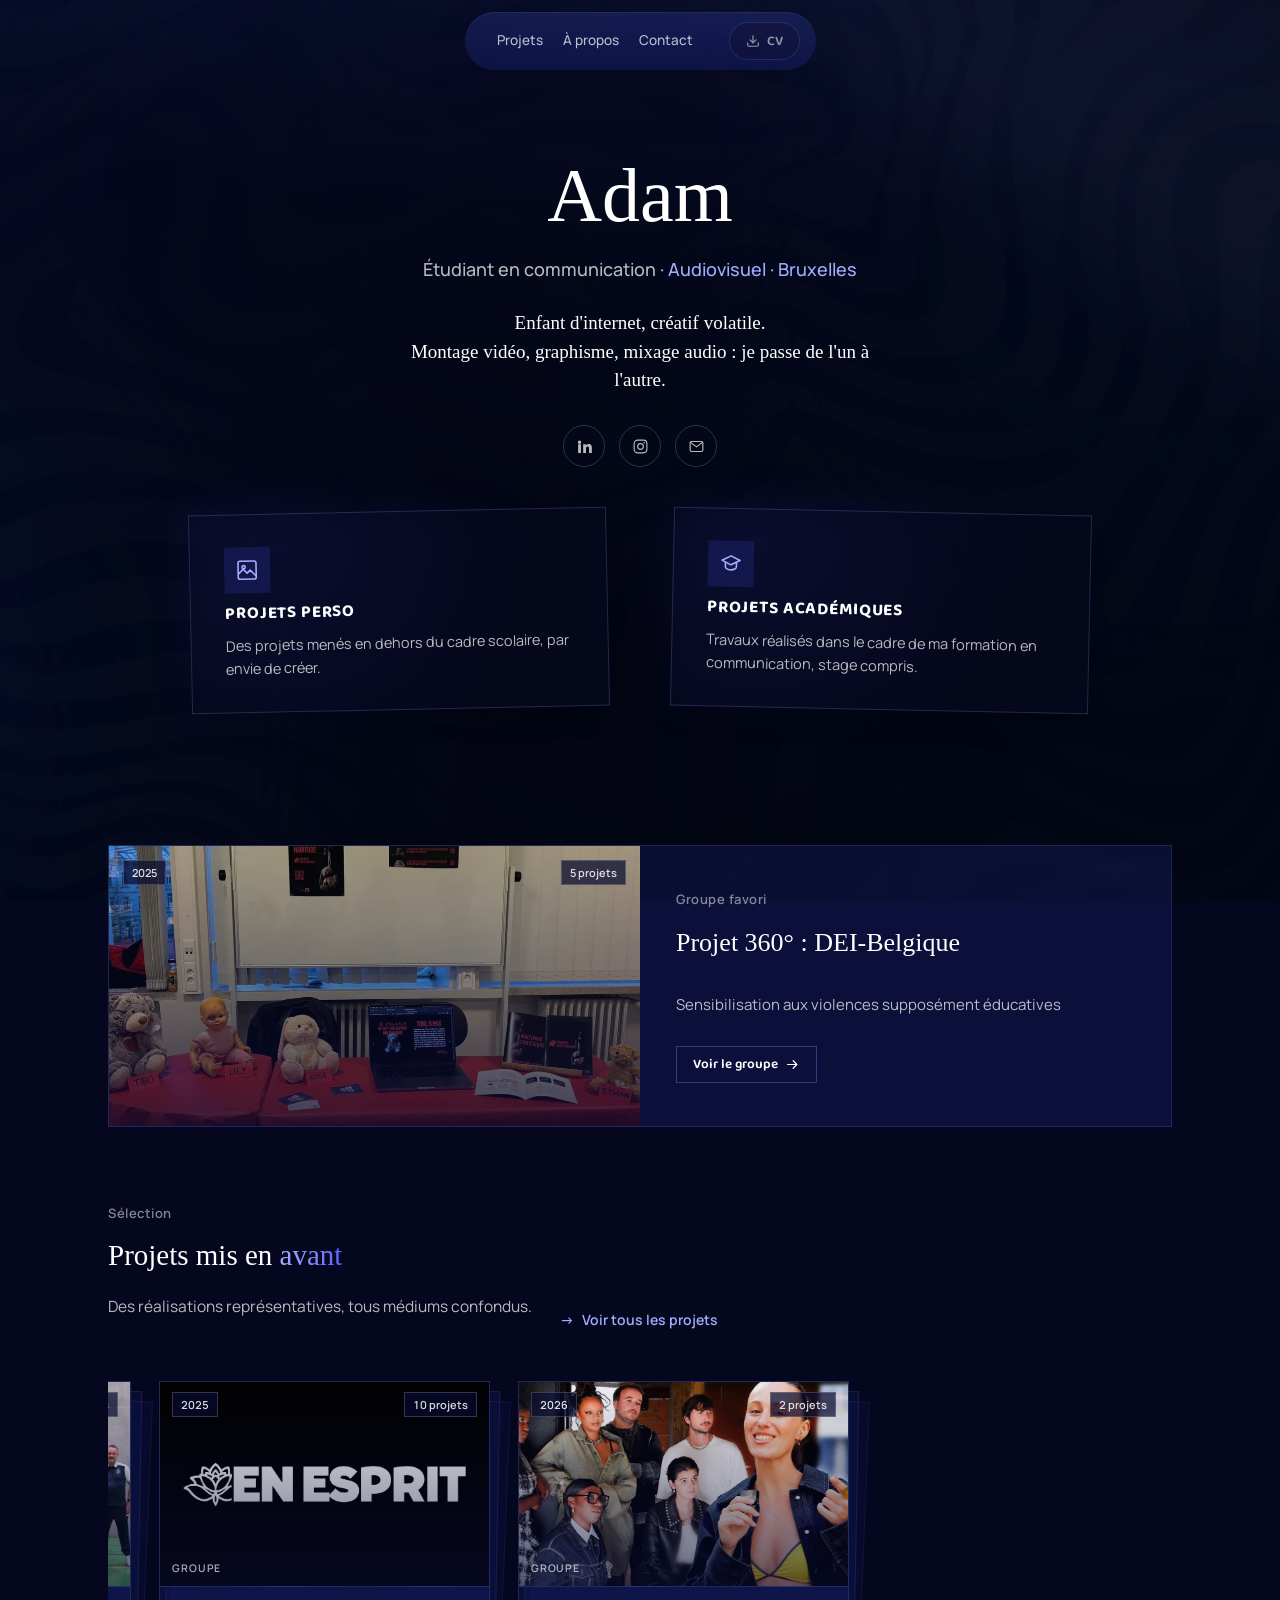
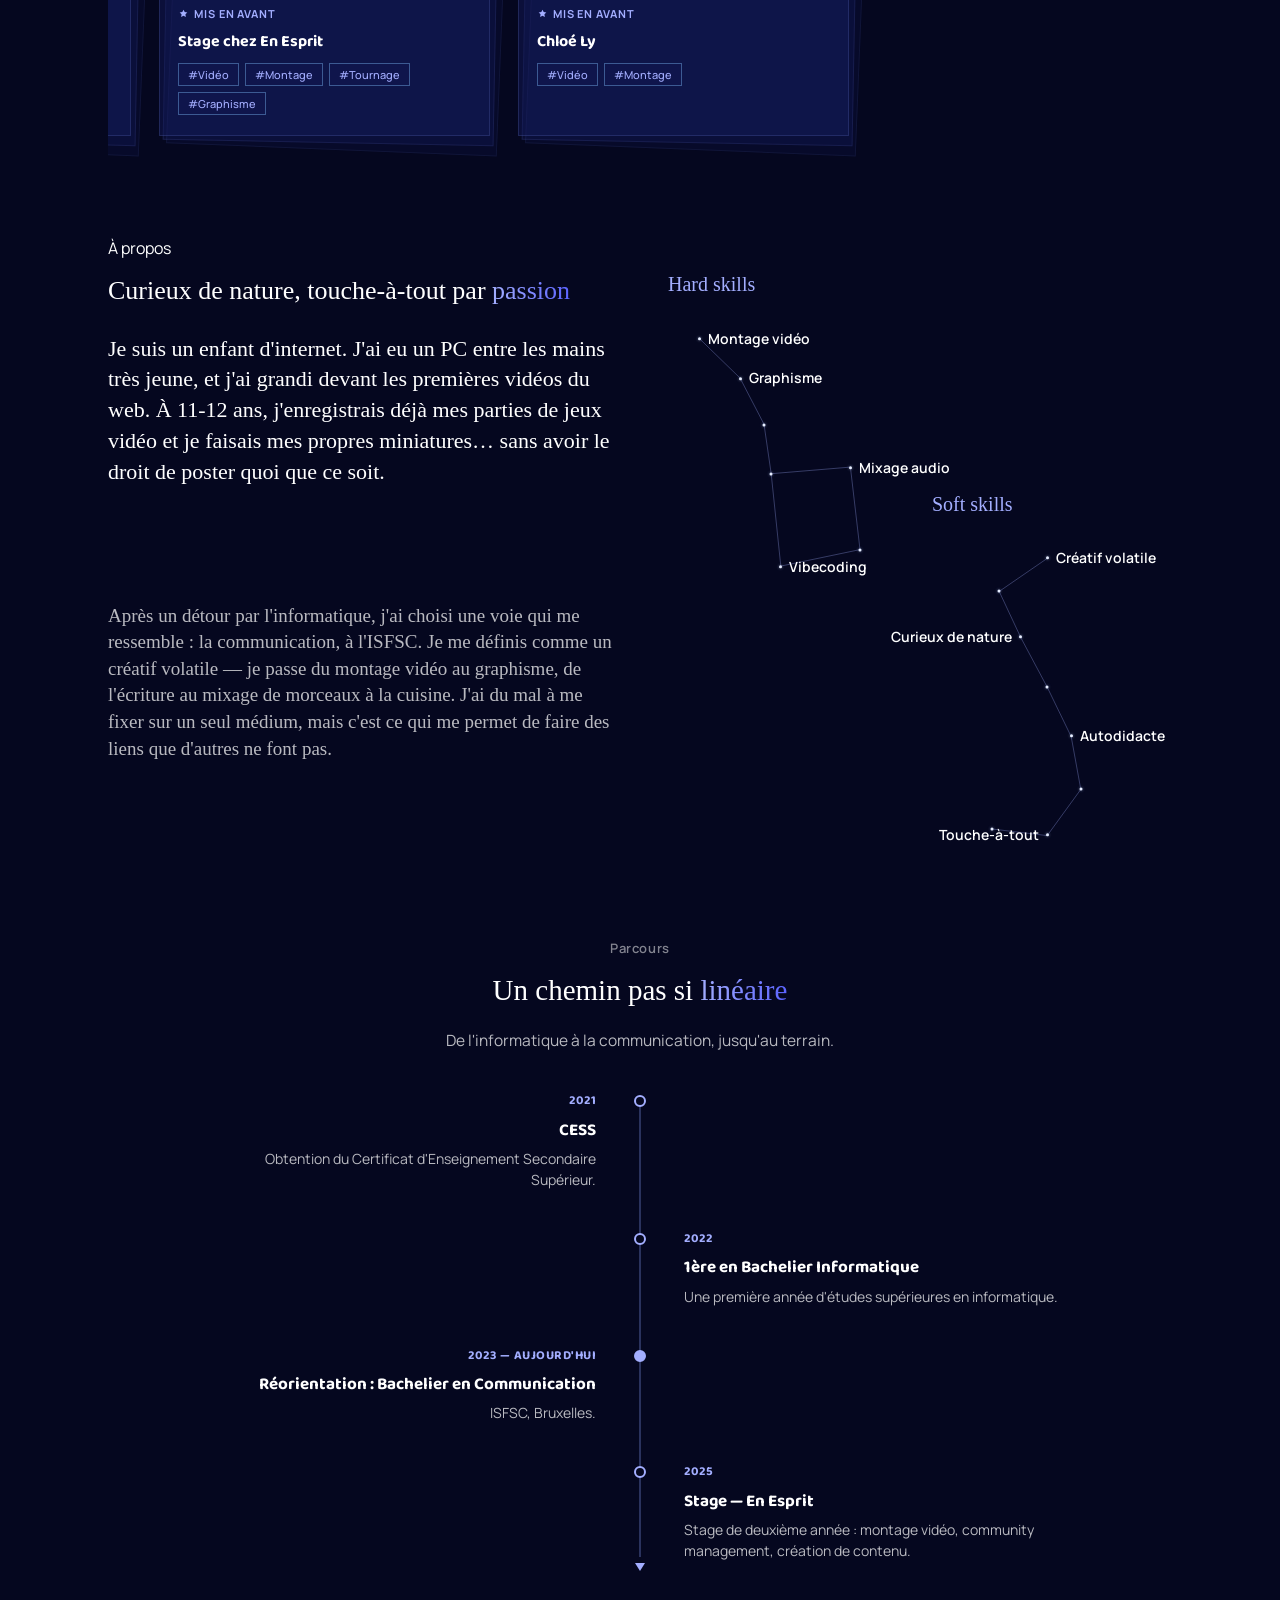
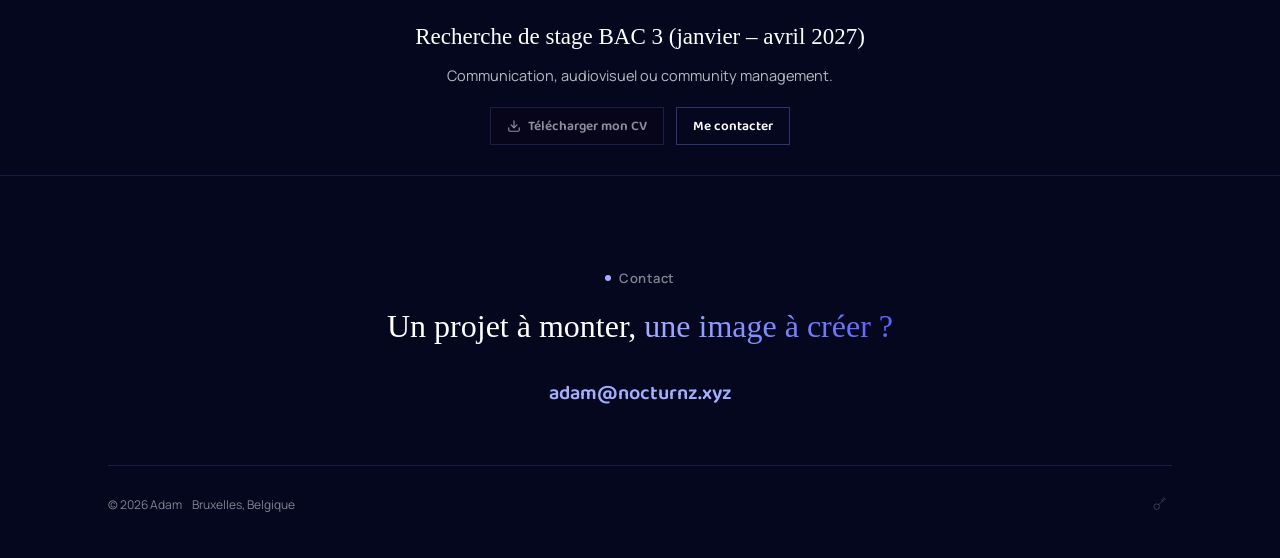
==== index.html @ 9059d959 "Réduire le badge NEW à sa largeur" ====
<html lang="fr">
<meta charset="UTF-8">
<meta name="viewport" content="width=device-width, initial-scale=1.0">
<title>Adam — Communication &amp; audiovisuel · Bruxelles</title>
<meta property="og:type" content="website">
<meta property="og:site_name" content="Adam">
<meta property="og:title" content="Adam — Communication &amp; audiovisuel · Bruxelles">
<meta property="og:description" content="Adam, étudiant en communication (audiovisuel) à Bruxelles : montage vidéo, graphisme, audio. Projets, parcours et contact.">
<meta property="og:image" content="https://adam.nocturnz.xyz/og.png?v=2">
<meta property="og:locale" content="fr_BE">
<meta name="twitter:card" content="summary_large_image">
<link rel="icon" type="image/svg+xml" href="favicon.svg">
<link rel="alternate icon" href="favicon.ico">
<meta name="description" content="Adam, étudiant en communication (audiovisuel) à Bruxelles : montage vidéo, graphisme, audio. Projets, parcours et contact.">
<link rel="preconnect" href="https://fonts.googleapis.com">
<link rel="preconnect" href="https://fonts.gstatic.com" crossorigin>
<link href="https://fonts.googleapis.com/css2?family=Schoolbell&family=Homemade+Apple&family=Baloo+2:wght@600;700;800&family=Manrope:wght@400;500;600;700;800&display=swap" rel="stylesheet">
<link rel="stylesheet" href="style.css?v=76">
<link rel="stylesheet" href="../ciel.css">

<div class="topo-bg"></div>
<div class="starfield" aria-hidden="true"><span></span></div>

<header class="site-nav">
  <nav class="links">
    <a href="#projets">Projets</a>
    <a href="#apropos">À propos</a>
    <a href="#contact">Contact</a>
  </nav>
  <button class="pill-btn cv-disabled" type="button" disabled aria-label="CV temporairement indisponible">
    <svg width="14" height="14" viewBox="0 0 24 24" fill="none" stroke="currentColor" stroke-width="2" stroke-linecap="round" stroke-linejoin="round"><path d="M12 15V3"/><path d="M21 15v4a2 2 0 0 1-2 2H5a2 2 0 0 1-2-2v-4"/><path d="m7 10 5 5 5-5"/></svg>
    CV
  </button>
</header>

<main id="top">

  <!-- ACCUEIL : titre + bio -->
  <section class="hero">
    <div class="wrap">
      <h1 id="js-owner">Adam</h1>
      <p class="role"><span id="js-role-main">Étudiant en communication</span> <span id="js-role-accent" class="role-accent">· Audiovisuel · Bruxelles</span></p>
      <p class="bio scramble" id="js-bio">
        Enfant d'internet, créatif volatile.<br>
        Montage vidéo 🎬, graphisme, mixage audio 🎧 : je passe de l'un à l'autre.
      </p>
      <!-- Les icônes de réseaux sociaux (email compris) sont injectées ici
           par script.js (applySocialLinks), à partir de site.socialLinks
           dans data.json — gérable depuis /admin.html. -->
      <div class="social-row"></div>

      <!-- BOUTONS : ouvrent les sous-pages de projets (perso / académique) -->
      <div class="nav-cards nav-cards-2" id="projets">
        <a class="nav-card" href="projets.html?cat=perso" data-section-card="perso">
          <span class="nc-icon"><svg viewBox="0 0 24 24" fill="none" xmlns="http://www.w3.org/2000/svg"><rect x="3" y="3" width="18" height="18" rx="2" stroke="currentColor" stroke-width="1.6"/><circle cx="8.5" cy="9" r="1.6" stroke="currentColor" stroke-width="1.6"/><path d="M3 16l5-5 4 4 3-3 6 6" stroke="currentColor" stroke-width="1.6" stroke-linejoin="round"/></svg></span>
          <span class="nc-title">Projets perso</span>
          <span class="nc-sub">Graphisme, vidéo, audio, événementiel</span>
        </a>
        <a class="nav-card" href="projets.html?cat=academique" data-section-card="academique">
          <span class="nc-icon"><svg viewBox="0 0 24 24" fill="none" xmlns="http://www.w3.org/2000/svg"><path d="M12 4l9 4.5-9 4.5-9-4.5 9-4.5z" stroke="currentColor" stroke-width="1.6" stroke-linejoin="round"/><path d="M6.5 10.6v4.4c0 1.5 2.5 3 5.5 3s5.5-1.5 5.5-3v-4.4" stroke="currentColor" stroke-width="1.6"/></svg></span>
          <span class="nc-title">Projets académiques</span>
          <span class="nc-sub">Dont le stage chez En Esprit</span>
        </a>
      </div>
    </div>
  </section>

  <!-- PROJET FAVORI (rempli depuis data.json — voir /admin.html pour le changer) -->
  <section class="projects-section" style="border-top:none;">
    <div class="wrap">
      <a class="favori-card" id="js-favori" href="projet.html"></a>
    </div>
  </section>

  <!-- PROJETS MIS EN AVANT -->
  <section class="projects-section" id="mis-en-avant">
    <div class="wrap">
      <div class="featured-heading">
        <div class="section-head">
          <span class="kicker" id="js-featured-kicker">Sélection</span>
          <h2 id="js-featured-title">Projets mis en <span class="grad-text">avant</span></h2>
          <p id="js-featured-sub">Des réalisations représentatives, tous médiums confondus.</p>
        </div>
        <a class="featured-all-link" href="projets.html"><span aria-hidden="true">→</span> Voir tous les projets</a>
      </div>
      <div class="grid" data-group="featured"></div>
    </div>
  </section>

  <!-- A PROPOS -->
  <section class="projects-section" id="apropos">
    <div class="wrap about-grid">
      <div>
        <span class="kicker" id="js-about-kicker" style="display:block;margin-bottom:10px;">À propos</span>
        <h2 id="js-about-title" style="font-size:clamp(20px,2.6vw,26px); margin-bottom:20px;">Curieux de nature, <span class="grad-text">touche-à-tout par passion</span></h2>
        <p class="about-lede scramble" data-about-index="0">
          Depuis petit, la création de contenu et l'envie de raconter des choses en ligne m'occupent —
          d'abord en autodidacte, aujourd'hui avec la rigueur d'une formation en communication.
        </p>
        <p class="about-lede scramble" data-about-index="1">
          Je navigue entre le graphisme, le montage vidéo, le mixage audio et la gestion de communautés :
          des disciplines différentes, mais un même réflexe — comprendre à qui l'on parle avant de choisir
          comment le lui dire.
        </p>
      </div>
      <div id="js-skills">
        <!-- rempli depuis site.skills (data.json) par script.js -->
        <div class="skill-block">
          <h4>Cœur de métier</h4>
          <div class="skill-card">
            <div class="name">Création de contenu</div>
            <div class="detail">Affiches, miniatures, formats courts, pochettes — de l'idée au fichier livré.</div>
          </div>
        </div>
        <div class="skill-block">
          <h4>Également</h4>
          <div class="skill-card">
            <div class="name">Graphisme</div>
            <div class="detail">Logos, cartes de visite, affiches — Photoshop / Illustrator.</div>
          </div>
          <div class="skill-card">
            <div class="name">Montage vidéo</div>
            <div class="detail">Formats YouTube, reels/TikTok, reportages — Premiere Pro.</div>
          </div>
          <div class="skill-card">
            <div class="name">Audio</div>
            <div class="detail">Écriture, enregistrement, mixage chant/rap, podcast.</div>
          </div>
        </div>
      </div>
    </div>
  </section>

  <!-- PARCOURS -->
  <section class="projects-section" id="parcours">
    <div class="wrap">
      <div class="section-head">
        <span class="kicker" id="js-parcours-kicker">Parcours</span>
        <h2 id="js-parcours-title">Un chemin <span class="grad-text">pas si linéaire</span></h2>
        <p id="js-parcours-sub">De l'informatique à la communication, jusqu'au terrain.</p>
      </div>
      <div class="timeline" id="js-timeline"></div>

      <div class="stage-cta" id="js-stage-cta">
        <h3 id="js-stage-cta-title">Stage de 3e recherché (2026 – 2027)</h3>
        <p id="js-stage-cta-text">Communication, création de contenu ou community management — CV et portfolio sur demande.</p>
        <div class="stage-cta-actions">
          <button class="pill-btn cv-disabled" type="button" disabled aria-label="CV temporairement indisponible">
            <svg width="14" height="14" viewBox="0 0 24 24" fill="none" stroke="currentColor" stroke-width="2" stroke-linecap="round" stroke-linejoin="round"><path d="M12 15V3"/><path d="M21 15v4a2 2 0 0 1-2 2H5a2 2 0 0 1-2-2v-4"/><path d="m7 10 5 5 5-5"/></svg>
            Télécharger mon CV
          </button>
          <a class="pill-btn" href="#contact">Me contacter</a>
        </div>
      </div>
    </div>
  </section>

</main>

<footer id="contact">
  <div class="wrap">
    <div class="contact-band">
      <span class="eyebrow" style="justify-content:center; display:flex;">Contact</span>
      <h2>Un projet à monter, <span class="grad-text">une image à créer ?</span></h2>
      <a class="contact-email js-contact-email-link" href="mailto:PLACEHOLDER@email.com">PLACEHOLDER@email.com</a>
    </div>
    <div class="foot-meta">
      <div class="foot-left">
        <span>© <span id="year"></span> Adam</span>
        <span>Bruxelles, Belgique</span>
      </div>
      <a href="admin.html" class="admin-link" aria-label="Panneau d'édition" title="Panneau d'édition">
        <svg width="15" height="15" viewBox="0 0 24 24" fill="none" xmlns="http://www.w3.org/2000/svg"><circle cx="7.5" cy="15.5" r="4.5" stroke="currentColor" stroke-width="1.6"/><path d="M11 12l9-9M15 4l3 3M18 1l3 3" stroke="currentColor" stroke-width="1.6" stroke-linecap="round" stroke-linejoin="round"/></svg>
      </a>
    </div>
  </div>
</footer>

<script src="script.js?v=58"></script>
---- style.css ----
:root{
  color-scheme: dark;
  --bg: #05071f;
  --bg-soft: #080d37;
  --card-bg: rgba(22,28,92,0.45);
  --card-border: rgba(140,160,255,0.16);
  --text: #ffffff;
  --text-dim: rgba(255,255,255,0.72);
  --text-faint: rgba(255,255,255,0.5);
  --accent: #4650ff;
  --accent-strong: #5b63ff;
  --accent-sky: #a3aeff;
  /* le favori, unique, se distingue du bleu des « mis en avant » */
  --accent-favori: #ffb27f;
  --accent-border: rgba(120,140,255,0.35);
  --accent-soft: rgba(70,80,255,0.16);
  --line: rgba(140,160,255,0.14);
  --line-strong: rgba(140,160,255,0.28);
  --radius-lg: 0px;
  --radius-md: 0px;
  --maxw: 1120px;
  --font: "Manrope", ui-sans-serif, system-ui, -apple-system, sans-serif;
  --font-title: "Schoolbell", cursive;
  --font-script: "Homemade Apple", cursive;
  --font-display: "Baloo 2", ui-sans-serif, system-ui, sans-serif;
}

*,*::before,*::after{ box-sizing: border-box; }
/* Lecture publique : les textes ne se sélectionnent pas ; saisie et édition restent normales. */
html:not(.edit-mode) body{ -webkit-user-select:none; user-select:none; }
html input, html textarea, html select, html [contenteditable]{ -webkit-user-select:text; user-select:text; }
html{ scroll-behavior: smooth; scroll-padding-top: 96px; }
@media (prefers-reduced-motion: reduce){
  html{ scroll-behavior: auto; }
  *,*::before,*::after{ animation-duration: 0.001ms !important; animation-iteration-count: 1 !important; transition-duration: 0.001ms !important; scroll-behavior: auto !important; }
}

body{
  margin:0;
  background: var(--bg);
  color: var(--text);
  font-family: var(--font);
  font-size: 16px;
  line-height: 1.55;
  -webkit-font-smoothing: antialiased;
}

img,svg{ display:block; max-width:100%; }
a{ color: inherit; text-decoration:none; }
::selection{ background: var(--accent); color: #fff; }
/* Empêche le zoom par double-tape tout en gardant le zoom par pincement. */
html, body{ touch-action:manipulation; }

.wrap{ max-width: var(--maxw); margin: 0 auto; padding: 0 28px; position:relative; z-index:1; }

h1,h2,h3{ font-family: var(--font-title); font-weight: 400; letter-spacing:0; margin:0; text-wrap: balance; color: var(--text); }

.grad-text{
  background: linear-gradient(to right, var(--accent-sky) 0%, var(--accent-strong) 100%);
  -webkit-background-clip: text; background-clip: text; color: transparent;
}

.eyebrow{
  font-size: 13px; font-weight:600; letter-spacing: 0.04em;
  color: var(--text-faint);
  display: inline-flex; align-items: center; gap: 8px;
  margin-bottom: 14px;
}
.eyebrow::before{
  content: ""; width: 6px; height: 6px; border-radius: 50%;
  background: var(--accent-sky); flex:none;
  animation: eyebrow-blink 2.2s ease-in-out infinite;
}
@keyframes eyebrow-blink{
  0%, 100%{
    box-shadow:
      0 0 4px 1px rgba(180,225,255,0.9),
      0 0 10px 4px rgba(127,196,255,0.7),
      0 0 22px 8px rgba(127,196,255,0.4);
    opacity: 1;
  }
  50%{
    box-shadow:
      0 0 2px 0px rgba(180,225,255,0.4),
      0 0 5px 1px rgba(127,196,255,0.25),
      0 0 10px 3px rgba(127,196,255,0.12);
    opacity: 0.65;
  }
}

/* ---------- Scramble-to-decrypt hover (Schoolbell handwriting -> readable) ---------- */
/* the element itself always keeps its natural cursive font — only the
   characters that have actually resolved to "readable" get an explicit
   override, so the wave genuinely reads as part-cursive/part-clear while
   it's mid-flight instead of the whole line snapping font at once. */
.scramble{ cursor: default; }
.scramble .plain-readable{
  font-family: var(--font) !important;
  font-weight: 500;
  letter-spacing: 0.01em;
}
.scramble .dud{
  color: var(--accent-sky);
  font-family: ui-monospace, "SF Mono", "Cascadia Code", Menlo, monospace;
  text-shadow: 0 0 8px rgba(127,196,255,0.5);
}

/* Le fond est piloté par des variables plutôt qu'écrit en dur : chaque
   portfolio choisit ses couleurs et sa texture depuis ses données, sans qu'on
   touche à cette feuille. Les valeurs ci-dessous restent les valeurs par
   défaut — un thème absent ou incomplet n'efface donc rien. */
.topo-bg{
  position: fixed; inset:0; z-index:0; pointer-events:none;
  background-image:
    radial-gradient(ellipse 100% 60% at 50% -10%, var(--halo, rgba(90,100,255,0.16)), rgba(0,0,0,0) 60%),
    linear-gradient(160deg, var(--bg-soft) 0%, var(--bg) 50%, var(--bg-deep, #030514) 100%);
  background-repeat: no-repeat;
  background-size: cover;
}
/* the topographic texture rides on top of the gradient at low opacity, so the
   gradient still does the colour work underneath */
.topo-bg::after{
  content: ""; position: absolute; inset: 0;
  background: var(--bg-image, url('images/bg-hor.webp')) center/cover no-repeat;
  opacity: var(--bg-image-opacity, 0.55);
}
/* portrait screens get the vertical artwork so it isn't stretched */
@media (max-aspect-ratio: 1/1){
  .topo-bg::after{ background-image: var(--bg-image-vertical, url('images/bg-vert.webp')); }
}

/* ---------- Nav (floating glass pill, blue-tinted) ---------- */
.site-nav{
  position: sticky; top: 12px; z-index: 50;
  width: fit-content; max-width: calc(100vw - 32px);
  margin: 0 auto 0;
  display:flex; align-items:center; gap: 36px;
  padding: 10px 16px 10px 32px;
  border-radius: 9999px;
  background: rgba(18,22,80,0.55);
  background-image: linear-gradient(rgba(140,160,255,0.08), rgba(140,160,255,0.02));
  box-shadow: inset 0 1px 0 rgba(255,255,255,0.06), 0 24px 60px -24px rgba(0,0,10,0.7);
  backdrop-filter: blur(28px) saturate(1.8);
  -webkit-backdrop-filter: blur(28px) saturate(1.8);
  transform: translateZ(0);
  will-change: transform;
}
/* La nav est sticky (top:12px, ~57px de haut) : sans marge de defilement, un
   lien d'ancre pose sa cible juste sous le bord du viewport et la nav vient
   la recouvrir. */
#projets, #apropos, #mis-en-avant, footer#contact{ scroll-margin-top: 100px; }
.logo{ font-family: var(--font-display); font-weight:700; font-size: 15px; white-space:nowrap; }
nav.links{ display:flex; align-items:center; gap:20px; position:relative; isolation:isolate; }
nav.links::before{ content:""; position:absolute; z-index:-1; left:0; top:50%; width:var(--nav-highlight-width,0px); height:var(--nav-highlight-height,34px); box-sizing:border-box; border-radius:100px; background:rgba(163,174,255,.16); transform:translate(var(--nav-highlight-x,0px),-50%); opacity:0; pointer-events:none; transition:transform .32s cubic-bezier(.22,1,.36,1), width .32s cubic-bezier(.22,1,.36,1), opacity .18s ease; }
nav.links.has-highlight::before{ opacity:1; }
nav.links a{ color: rgba(255,255,255,0.72); font-size: 13.6px; font-weight:500; transition: color .15s ease; white-space:nowrap; }
nav.links a:hover, nav.links a.current{ color: var(--text); }

.btn{
  font-family: var(--font-display); font-weight: 600; font-size: 14px;
  padding: 12px 24px; border-radius: var(--radius-md);
  display:inline-flex; align-items:center; gap:8px;
  border: 1px solid var(--line-strong);
  cursor: pointer; color: var(--text);
  transition: transform .15s ease, border-color .15s ease, background .15s ease;
}
.btn:active{ transform: scale(0.97); }
.btn-primary{
  background: linear-gradient(180deg, var(--accent-strong), var(--accent));
  border: 1px solid rgba(120,140,255,0.5);
  box-shadow: 0 10px 24px -10px rgba(70,80,255,0.55);
}
.btn-primary:hover{ filter: brightness(1.08); }
.btn-ghost{ border-color: var(--line-strong); background: transparent; }
.btn-ghost:hover{ color: var(--accent-sky); }
.pill-btn{
  display:inline-flex; align-items:center; gap:7px;
  font-family: var(--font-display);
  font-weight:600; font-size: 13.5px; padding: 7px 16px; border-radius: 0;
  border: 1px solid var(--accent-border); color: var(--text); white-space:nowrap;
  transition: border-color .15s ease, background .15s ease;
}
.pill-btn:hover{ background: var(--accent-soft); }
/* le menu du header garde son style pilule, seul endroit du site qui la conserve */
.site-nav .pill-btn{ border-radius: 100px; }
.cv-disabled{ opacity:.55; cursor:not-allowed; }
.cv-disabled:hover{ background:transparent; }

.tag{
  font-size: 12px; font-weight:500; color: var(--accent-sky);
  background: rgba(18,22,80,0.5); border: 1px solid rgba(127,196,255,0.4);
  padding: 2px 10px; border-radius: 0; user-select:none;
}

html, body{ overflow-x: clip; }

/* ---------- Hero / Accueil ---------- */
.hero{ padding: 96px 0 88px; text-align:center; }
.hero h1{ font-family: var(--font-title); font-size: clamp(48px, 8vw, 76px); line-height:1.1; margin-bottom: 6px; }
.hero .role{ font-size: 18px; color: var(--text-dim); font-weight:500; margin-bottom: 26px; }
.hero .role .role-accent{ color: var(--accent-sky); }
.hero .bio{
  font-family: var(--font-script); font-weight:400;
  max-width: 52ch; margin: 0 auto 30px; color: var(--text); font-size: clamp(15px, 1.8vw, 19px); line-height:1.5;
}
.social-row{ display:flex; gap: 14px; justify-content:center; margin-bottom: 44px; }
.social-row a{
  width:42px; height:42px; border-radius:50%; border:1px solid var(--line-strong);
  display:flex; align-items:center; justify-content:center; color: var(--text-dim);
  transition: all .15s ease;
}
.social-row a:hover{ color: var(--accent-sky); }

/* reseaux d'un projet ou d'un groupe, sous sa description (alignes a gauche,
   comme le texte au-dessus, et plus discrets que ceux de l'accueil) */
.detail-social{ display:flex; flex-wrap:wrap; gap: 10px; margin: 18px 0 6px; }
.detail-social a{
  width:38px; height:38px; border-radius:50%; border:1px solid var(--line-strong);
  display:flex; align-items:center; justify-content:center; color: var(--text-dim);
  transition: all .15s ease;
}
.detail-social a:hover{ color: var(--accent-sky); border-color: var(--accent-sky); }
.detail-social:empty{ display:none; }

/* solid blue CTA buttons (matches Adobe Portfolio), Bastien's rounded/lift interaction */
.nav-cards{
  display:grid; grid-template-columns: repeat(3, 1fr); gap: 18px;
  max-width: 900px; margin: 0 auto;
}
.nav-cards-2{ grid-template-columns: repeat(2, 1fr); max-width: 900px; gap: 64px; }
/* dark HUD-panel CTA — compact square-ish card, thin edge, faint ambient glow */
.nav-card{
  position: relative; isolation: isolate;
  background: rgba(6,9,28,0.88);
  border: 1px solid rgba(140,160,255,0.22);
  border-radius: var(--radius-md);
  box-shadow: 0 16px 32px -20px rgba(0,0,10,0.85);
  padding: 32px 34px; text-align:left;
  /* always visible — --py is a live scroll-driven parallax offset, updated in JS */
  transform: rotate(var(--tilt, 0deg)) translateY(var(--py, 0px));
  transition: transform .2s ease-out, border-color .25s ease, background .2s ease, box-shadow .2s ease;
  display:flex; flex-direction:column; gap: 8px; align-items:flex-start;
}
.nav-card:nth-child(1){ --tilt: -1.2deg; }
.nav-card:nth-child(2){ --tilt: 1.2deg; }
.nav-card::before{
  content:""; position:absolute; inset:-14px; z-index:-1; border-radius: inherit;
  background: radial-gradient(circle at 22% 18%, rgba(70,90,255,0.28), rgba(70,90,255,0) 70%);
  filter: blur(20px);
  opacity: 0.3;
  transition: opacity .3s ease;
}
.nav-card .nc-icon{
  width: 46px; height: 46px; border-radius: 0;
  background: var(--accent-soft); color: var(--accent-sky);
  display:flex; align-items:center; justify-content:center;
}
.nav-card .nc-icon svg{ width: 24px; height: 24px; }
.nav-card:hover{ transform: rotate(0deg) scale(1.04) translateY(var(--py, 0px)); border-color: rgba(140,160,255,0.45); }
.nav-card:hover::before{ opacity: 0.5; }
.nav-card .nc-title{
  font-family: var(--font-display); font-weight:700; font-size: 17px;
  text-transform: uppercase; letter-spacing: 0.05em; color: #fff;
}
.nav-card .nc-sub{ font-size: 14.5px; color: var(--text-dim); }

/* ---------- Sections ---------- */
/* Moins d'air sous une section que dessus : le trait de separation a besoin
   de respirer avant le titre suivant, les cartes n'en ont pas besoin apres.
   A 84px de chaque cote, les 168px de vide donnaient l'impression que la
   page s'arretait la. */
/* Ni trait ni grand vide entre les sections : ce sont des parties d'une meme
   page, pas des pages separees. Le titre suffit a marquer le changement. */
section.projects-section{
  padding: clamp(34px, 3.6vw, 48px) 0 clamp(20px, 2.4vw, 30px);
  position:relative; z-index:1;
}
.section-head{ margin-bottom: 40px; max-width: 640px; }
.section-head .kicker{ color: var(--text-faint); font-size:13px; font-weight:600; letter-spacing:0.04em; margin-bottom:10px; display:block; }
.section-head h1,
.section-head h2{ font-size: clamp(22px, 2.6vw, 29px); margin-bottom: 10px; }
.section-head p{ color: var(--text-dim); font-size: 15.5px; }
.section-head.sub h2{ font-size: clamp(18px, 2vw, 22px); }
.back-link{ margin-bottom: 28px; }

.grid{ display:grid; grid-template-columns: repeat(auto-fill, minmax(268px, 1fr)); gap: 20px 28px; }

/* Filtres par tag. Un groupe reste affiché si l'un de ses projets porte le tag :
   le filtre sert à trouver, pas à faire disparaître une entité qui contient
   pourtant ce qu'on cherche.
   Dix-neuf pastilles en permanence poussaient la grille hors de l'écran : elles
   se déplient à la demande, et le bouton porte le filtre actif. */
.filter-zone{ margin-bottom: 24px; text-align:center; }
.filter-toggle{
  font-family: var(--font); font-size:13.5px; font-weight:600;
  display:inline-flex; align-items:center; gap:8px;
  padding:8px 16px; border-radius:0; cursor:pointer;
  color: var(--text); background: transparent;
  border:1px solid var(--line-strong);
  transition: border-color .15s ease, background .15s ease;
}
.filter-toggle svg{ width:15px; height:15px; }
.filter-toggle.is-active{ border-color: var(--accent-sky); background: var(--accent-soft); }
.filter-chosen{
  font-size:12px; font-weight:700; color:#fff;
  background: linear-gradient(180deg, var(--accent-strong), var(--accent));
  padding:2px 9px; border-radius:0;
}
.tag-filters.is-closed{ display:none; }
/* Filtres : une seule ligne, sans cadres. Catégorie | médiums | « + », tous de
   la même taille ; le reste se déplie dessous. */
.filter-zone{ display:flex; flex-wrap:wrap; justify-content:space-between; align-items:center; gap:10px 18px; text-align:left; }
.filter-row{ display:flex; flex-wrap:wrap; align-items:center; justify-content:center; gap:4px; margin:0; }
.filter-zone .tag-filter,
.filter-zone .filter-toggle{ border-color: transparent; padding:6px 14px; font-size:13px; font-weight:600; }
.filter-zone .tag-filter:hover,
.filter-zone .filter-toggle:hover{ background: rgba(255,255,255,0.05); }
.filter-zone .filter-toggle.is-active{ border-color: transparent; background: var(--accent-soft); }
/* menu « + » : une liste dans la page, alignée à droite, qui pousse les cartes
   vers le bas au lieu de flotter par-dessus */
.filter-menu-row{ flex-basis:100%; display:flex; justify-content:flex-end; }
.filter-menu-row.is-closed{ display:none; }
.filter-menu{
  width:260px; max-height:min(50vh, 320px); overflow-y:auto; padding:6px;
  background: rgba(8,13,55,0.6); border:1px solid var(--line-strong);
}
.filter-menu-item{
  display:flex; justify-content:space-between; align-items:center; gap:18px; width:100%;
  padding:8px 12px; background:transparent; border:0; cursor:pointer; text-align:left;
  font-family: var(--font); font-size:13px; font-weight:600; color: var(--text-dim);
}
.filter-menu-item:hover{ background: rgba(255,255,255,0.06); color: var(--text); }
.filter-menu-item.is-on{ background: var(--accent-soft); color:#fff; }
.filter-menu-sep{ height:1px; background: var(--line); margin:6px 8px; }
.empty-state{ color: var(--text-dim); padding: 40px 0; text-align:center; }
.tag-filters{ display:flex; flex-wrap:wrap; justify-content:center; gap:8px; margin-top:14px; }
.tag-filter{
  font-family: var(--font); font-size:13px; font-weight:600;
  display:inline-flex; align-items:center; gap:7px;
  padding:6px 14px; border-radius:0; cursor:pointer;
  color: var(--text-dim);
  background: transparent; border:1px solid var(--line-strong);
  transition: color .15s ease, border-color .15s ease, background .15s ease;
}
.tag-filter:hover{ color: var(--text); }
.tag-filter.is-on{
  color: #fff; border-color: transparent;
  background: linear-gradient(180deg, var(--accent-strong), var(--accent));
}
.tag-count{ font-size:11px; opacity:.7; font-variant-numeric: tabular-nums; }

/* Un groupe se lit comme un paquet de cartes : deux feuilles décalées derrière
   la carte disent d'un coup d'œil qu'il y en a plusieurs dessous. `.card` masque
   ce qui déborde, d'où le conteneur — sans lui les feuilles seraient rognées par
   la carte elle-même. */
.card-deck{ position: relative; }
/* la carte remplit son conteneur : les feuilles se calent sur `inset: 0`, et
   sans ça elles dépassaient sous une carte plus courte que sa rangée */
.card-deck > .card{ position: relative; z-index: 2; height: 100%; }
.deck-sheet{
  position:absolute; inset:0; z-index:1;
  border-radius: var(--radius-lg);
  background: var(--card-bg); border:1px solid var(--card-border);
  pointer-events:none; opacity:0;
  transition: transform .45s cubic-bezier(.22, 1, .36, 1), opacity .4s ease;
}
/* les feuilles apparaissent avec la carte, pas avant elle */
.card-deck:has(.card.in) .deck-sheet-1{ opacity:.75; }
.card-deck:has(.card.in) .deck-sheet-2{ opacity:.45; }
.deck-sheet-1{ transform: translate(7px, 7px) rotate(1.1deg); }
.deck-sheet-2{ transform: translate(14px, 14px) rotate(2.3deg); }
/* Les feuilles s'écartent doucement lorsque le groupe attire l'attention. */
@media (hover:hover){
  .card-deck:has(.card:hover) .deck-sheet-1{ transform:translate(12px, 12px) rotate(2deg); }
  .card-deck:has(.card:hover) .deck-sheet-2{ transform:translate(24px, 22px) rotate(4deg); }
}
.card-deck:has(.card:focus-visible) .deck-sheet-1{ transform:translate(12px, 12px) rotate(2deg); }
.card-deck:has(.card:focus-visible) .deck-sheet-2{ transform:translate(24px, 22px) rotate(4deg); }
@media (prefers-reduced-motion:reduce){ .deck-sheet{ transition:none; } }

/* et le badge le nomme, avec le compte a la place de l'annee */
.card-group .medium-label{ color: var(--accent-favori); font-weight:700; }
.card-group .year, .card-group .period{ font-variant-numeric: tabular-nums; }

.card{
  background: var(--card-bg); border: 1px solid var(--card-border); border-radius: var(--radius-lg);
  overflow:hidden; display:flex; flex-direction:column;
  opacity:0; transform: translateY(14px);
  transition: opacity .5s ease, transform .5s ease, border-color .2s ease, box-shadow .2s ease;
}
.card.in{ opacity:1; transform:none; }
.card:hover{ transform: scale(1.03); box-shadow: 0 22px 44px -22px rgba(0,0,10,0.9); border-color: transparent; }
.card .thumb{
  aspect-ratio: 16/10; position:relative; overflow:hidden;
  background: repeating-linear-gradient(90deg, #10164a 0 11%, #0c1140 11% 22%, #10164a 22% 33%, #161d5c 33% 44%, #10164a 44% 55%, #0c1140 55% 66%, #10164a 66% 77%, #161d5c 77% 88%, #10164a 88% 100%);
  display:flex; align-items:center; justify-content:center;
  border-bottom: 1px solid var(--card-border);
}
.card .thumb::before{
  content:""; position:absolute; inset:0; z-index:1;
  background: linear-gradient(180deg, rgba(8,11,48,0.1), rgba(8,11,48,0.78));
}
.card .thumb .icon{ position:relative; z-index:2; width:32px; height:32px; color: var(--accent-sky); opacity:0.9; }
/* a real thumbnail image sits under the same dark gradient the generated
   pattern gets, so the year/medium chips stay readable on any photo */
.thumb-img{
  position:absolute; inset:0; width:100%; height:100%; object-fit:cover; transform:scale(1.15); z-index:0;
}
.thumb.has-img::before{
  background: linear-gradient(180deg, rgba(8,11,48,0.05), rgba(8,11,48,0.62));
}
/* Les captures web ont déjà leur cadre et leurs marges dans la miniature. */
.card .thumb.web-frame, .favori-card .thumb.web-frame{ background:#000; }
.thumb.web-frame .thumb-img, .thumb.web-frame .thumb-preview{ object-fit:contain; transform:none; }
.card .thumb.web-frame::before, .favori-card .thumb.web-frame::before{ background:none; }

.card .thumb .medium-label{
  position:absolute; bottom:10px; left:12px; z-index:2;
  font-size:10.5px; letter-spacing:0.08em; text-transform:uppercase; font-weight:600;
  color: rgba(255,255,255,0.68);
}
.card .year{
  position:absolute; top:10px; right:12px; z-index:2;
  font-size: 11px; font-weight:600; color: rgba(255,255,255,0.85);
  background: rgba(8,11,48,0.7); padding: 3px 8px; border-radius: 0;
  border: 1px solid rgba(255,255,255,0.18);
}
/* pastille periode d'un groupe (annee/annee-2 derivees de ses projets) : meme
   habillage que .year, juste ancree a gauche pour cohabiter avec le nombre
   de projets a droite. */
.card .period{
  position:absolute; top:10px; left:12px; z-index:2;
  font-size: 11px; font-weight:600; color: rgba(255,255,255,0.85);
  background: rgba(8,11,48,0.7); padding: 3px 8px; border-radius: 0;
  border: 1px solid rgba(255,255,255,0.18);
}
.card-body{ padding: 18px 18px 20px; display:flex; flex-direction:column; gap:10px; flex:1; }
.card-body h3{ font-family: var(--font-display); font-size: 16px; font-weight:700; line-height:1.3; letter-spacing:0; }
.card-body .desc{ font-size: 13.5px; color: var(--text-dim); line-height:1.5; flex:1; }
/* sur appareil a survol, la description passe dans une infobulle (1 s de survol) */
.has-card-tip .card-body .desc{ display:none; }
.card-tip{
  position: fixed; z-index: 300; max-width: 320px; padding: 12px 15px;
  background: rgba(8,13,55,0.96); border: 1px solid var(--line-strong);
  font-size: 13.5px; line-height: 1.55; color: var(--text-dim);
  box-shadow: 0 12px 32px rgba(0,0,0,0.45); backdrop-filter: blur(8px);
  pointer-events: none; opacity: 0; transform: translateY(4px);
  transition: opacity .15s ease, transform .15s ease;
}
.card-tip.is-on{ opacity: 1; transform: none; }
.thumb-preview{ position:absolute; inset:0; width:100%; height:100%; object-fit:cover; transform:scale(1.15); display:block; }
.card-group .year[data-members]{ cursor: default; }
.group-preview{
  position: fixed; z-index: 300; width: 270px; padding: 12px 14px;
  background: rgba(8,13,55,0.97); border: 1px solid var(--line-strong);
  box-shadow: 0 12px 32px rgba(0,0,0,0.45); backdrop-filter: blur(8px);
  pointer-events: none; opacity: 0; transform: translateY(4px);
  transition: opacity .12s ease, transform .12s ease;
}
.group-preview.is-on{ opacity: 1; transform: none; }
.group-preview.is-grid{ display:grid; grid-template-columns:repeat(3,minmax(0,1fr)); gap:6px; width:230px; padding:8px; }
.group-preview.is-grid .gp-head{ grid-column:1 / -1; margin-bottom:2px; }
.group-preview.is-grid .gp-row{ display:block; padding:0; min-width:0; }
.group-preview.is-grid .gp-thumb{ display:block; width:100%; height:auto; aspect-ratio:16 / 10; }
.group-preview.is-grid .gp-more{ grid-column:1 / -1; }
.gp-head{ font-size: 11.5px; font-weight: 700; letter-spacing: .06em; text-transform: uppercase; color: var(--accent-sky); margin-bottom: 8px; }
.gp-row{ display:flex; align-items:center; gap: 10px; padding: 4px 0; font-size: 13.5px; font-weight: 600; color:#fff; }
.gp-thumb{ flex: 0 0 56px; height: 36px; background: var(--bg-soft, #080d37) center / cover no-repeat; border: 1px solid var(--line); }
.gp-thumb.is-placeholder, .group-preview.is-grid .gp-thumb.is-placeholder{ display:flex; align-items:center; justify-content:center; background:linear-gradient(145deg,#121a50,#090e30); color:var(--accent-sky); font-family:var(--font); font-size:22px; line-height:1; }
.gp-more{ font-size: 12px; color: var(--text-dim); margin-top: 4px; }
.card-tip strong{ display:block; color:#fff; font-size:14px; margin-bottom:4px; }
.card-tip span{ display:-webkit-box; -webkit-line-clamp:2; -webkit-box-orient:vertical; overflow:hidden; }
.card-featured-label{
  font-family: var(--font); font-size: 11px; font-weight:700; letter-spacing:0.08em; text-transform:uppercase;
  color: var(--accent-sky);
  display:inline-flex; align-items:center; gap:5px;
}
.card-new-badge{
  display:inline-flex; align-items:center; justify-content:center;
  align-self:flex-start; width:max-content; max-width:100%;
  margin:0 0 5px; padding:1px 6px; border:1px solid rgba(255,255,255,.2);
  border-radius:999px; color:var(--text-dim); background:rgba(126,77,202,.2);
  font-size:9px; font-weight:700; letter-spacing:.08em; line-height:1.35;
}
/* le favori est unique, « mis en avant » ne l'est pas : une couleur distincte
   évite qu'on les confonde d'un coup d'œil */
.card-featured-label.is-favori{ color:#86efac; }
.card-group .card-featured-label.is-favori{ color:#f5a9d0; }
/* inline SVG marks sized to the text they sit next to */
.ui-ico{ width:11px; height:11px; flex:none; }
.ui-arrow{ width:15px; height:15px; flex:none; }
.tag-featured{ display:inline-flex; align-items:center; gap:5px; }
.tag-featured .ui-ico{ width:10px; height:10px; }
.card-tags{ display:flex; flex-wrap:wrap; gap:6px; }
.card-tags .tag{ font-size: 11px; padding: 2px 9px; }

/* ---------- Page détail d'un projet (projet.html) ---------- */
.detail-wrap{ max-width: 760px; padding-top: 20px; padding-bottom: 60px; }
.detail-meta-row{ display:flex; gap:8px; flex-wrap:wrap; margin-bottom: 14px; }
.detail-title{ font-size: clamp(26px, 4vw, 38px); margin-bottom: 16px; }
.detail-tags{ margin-bottom: 22px; }
.detail-tags .tag{ font-size: 12px; }
.detail-desc{ font-size: 16px; line-height:1.7; color: var(--text-dim); max-width: 62ch; margin-bottom: 28px; white-space: pre-line; }

/* ---------- Photos "collées au mur" (masking tape, sans cadre polaroid) ----------
   Inspiré du traitement polaroid d'oasisforest.be, mais on ne garde que le
   ruban : pas de cadre blanc, l'image est posée directement sur le fond. */
/* The gallery breaks out of the 760px reading column to span the full window,
   so the photos read as a wall rather than a list. Masonry-style columns let
   every image keep its own proportions — nothing is ever cropped. */
/* Real flex columns rather than CSS `columns`: multicol builds a fragmentation
   context that clips anything sticking out of an item (Safari cropped the tape
   at the photo's edge), and it mixed badly with the full-bleed margins in
   Firefox. Columns are filled by JS instead — nothing is ever clipped. */
/* A wall of posters: every photo keeps the SAME width whatever the screen, and
   they simply wrap across the full width. Staggered top margins break the rows
   so it reads as pinned-up prints rather than a grid. */
.detail-gallery{
  margin-left: calc(50% - 50vw + var(--sbw, 0px) / 2);
  margin-right: calc(50% - 50vw + var(--sbw, 0px) / 2);
  /* Le mur doit prendre la largeur de l'écran : 60 px de marge de chaque côté
     retiraient 120 px au placement, assez pour renvoyer une affiche à la ligne
     et creuser un vide derrière elle. */
  padding: 0 clamp(16px, 2.4vw, 36px);
  margin-top: 56px;
  display: flex;
  flex-wrap: wrap;
  justify-content: center;
  align-items: flex-start;
  gap: 46px 38px;
}
/* Mur de posters : chaque élément est placé par script.js à l'endroit le plus
   haut où il tient, pour que rien ne laisse de vide derrière lui. Le flux flex
   ci-dessus reste la mise en page de repli — colonne unique sur mobile, et
   affichage correct si le script ne s'exécute pas. */
.detail-gallery.is-packed{ display: block; position: relative; }
.detail-gallery.is-packed > *{
  position: absolute; top: 0; left: 0;
  margin: 0;   /* les décalages verticaux sont repris dans le calcul */
}
.photo{
  position: relative;
  width: min(300px, 100%);
  flex: 0 0 auto;
  margin: 0;
  transition: transform .25s ease, filter .25s ease;
}

/* ---------- Three preset sizes, chosen per asset in /admin.html ---------- */
.photo.size-sm{ width: min(200px, 100%); }
.photo.size-md{ width: min(300px, 100%); }
.photo.size-lg{ width: min(460px, 100%); }
/* the tape scales with the poster so it stays proportionate */
.photo.size-sm::before{ width: 108px; height: 26px; margin-left: -54px; top: -13px; }
.photo.size-lg::before{ width: 210px; height: 50px; margin-left: -105px; top: -25px; }

/* videos, sites and documents get the same three widths, centred.
   Embeds share the .photo class for the tape, so their width must be reset —
   otherwise the poster widths above would win. */
.detail-embed.photo{ width: auto; }
.detail-embed.size-sm{ max-width: 420px; margin-left:auto; margin-right:auto; }
.detail-embed.size-md{ max-width: 640px; margin-left:auto; margin-right:auto; }
.detail-embed.size-lg{ max-width: 960px; margin-left:auto; margin-right:auto; }
.detail-audio.size-sm{ max-width: 420px; margin-left:auto; margin-right:auto; }
.detail-audio.size-md{ max-width: 640px; margin-left:auto; margin-right:auto; }
.detail-audio.size-lg{ max-width: 960px; margin-left:auto; margin-right:auto; }
.detail-webwrap.size-sm .detail-site-embed{ max-width: 480px; margin: 0 auto; }
.detail-webwrap.size-md .detail-site-embed{ max-width: 760px; margin: 0 auto; }
.detail-webwrap.size-lg .detail-site-embed{ max-width: 1100px; margin: 0 auto; }
.detail-webwrap.size-sm iframe{ height: 340px; }
.detail-webwrap.size-lg iframe{ height: 640px; }
.detail-docwrap.size-sm .doc-viewer{ max-width: 460px; }
.detail-docwrap.size-md .doc-viewer{ max-width: 720px; }
.detail-docwrap.size-lg .doc-viewer{ max-width: 1000px; }
.detail-docwrap.size-sm .doc-stage img{ max-height: 46vh; }
.detail-docwrap.size-lg .doc-stage img{ max-height: 78vh; }
/* vertical stagger — the wall shouldn't line up on a baseline */
.photo-1{ margin-top: 38px; }
.photo-2{ margin-top: 14px; }
.photo-3{ margin-top: 52px; }
/* four tape variants + slight rotations so no two photos look stamped alike */
.photo::before{
  content: ""; position: absolute; z-index: 2;
  top: -19px; left: 50%;
  width: 156px; height: 38px; margin-left: -78px;
  background: url('images/tape/tape-1.webp') center/100% 100% no-repeat;
  opacity: 0.94;
  filter: drop-shadow(0 3px 6px rgba(0,0,0,0.5));
  pointer-events: none;
}
.photo-0{ transform: rotate(-1.4deg); }
.photo-1{ transform: rotate(1.1deg); }
.photo-2{ transform: rotate(0.7deg); }
.photo-3{ transform: rotate(-0.9deg); }
.photo-1::before{ background-image: url('images/tape/tape-2.webp'); transform: rotate(4deg); }
.photo-2::before{ background-image: url('images/tape/tape-3.webp'); transform: rotate(-6deg); left: 38%; }
.photo-3::before{ background-image: url('images/tape/tape-4.webp'); transform: rotate(3deg); left: 60%; }

.photo img{
  width:100%; height:auto; object-fit:contain;
  border-radius: 0;
  box-shadow: 0 18px 34px -14px rgba(0,0,6,0.8), 0 2px 6px rgba(0,0,6,0.4);
  display:block;
}
/* only photos straighten on hover; videos must stay put under the cursor */
.detail-gallery .photo:hover{ transform: rotate(0deg) scale(1.02); z-index: 3; }
.detail-gallery .photo{ cursor: zoom-in; }

/* ---------- Lightbox (full-screen image viewer) ---------- */
.lightbox{
  position: fixed; inset:0; z-index: 200;
  display:flex; align-items:center; justify-content:center; gap:8px;
  padding: 40px 20px;
  opacity:0; visibility:hidden; pointer-events:none;
  transition:opacity .25s ease, visibility .25s ease;
  background: rgba(4,6,26,0.92);
  backdrop-filter: blur(8px); -webkit-backdrop-filter: blur(8px);
}
.lightbox.is-open{ opacity:1; visibility:visible; pointer-events:auto; }
.lightbox img{
  max-width: min(1200px, 92vw); max-height: 86vh;
  width:auto; height:auto; object-fit:contain;
  border-radius: var(--radius-md); border: 1px solid var(--card-border);
  /* deterrent only — a screenshot still works */
  user-select:none; -webkit-user-select:none; -webkit-touch-callout:none; pointer-events:none;
  transform:scale(.95); transition:transform .3s cubic-bezier(.22,1,.36,1);
}
.lightbox.is-open img{ transform:scale(1); }
@media (prefers-reduced-motion:reduce){ .lightbox, .lightbox img{ transition:none; } }
.lightbox-close, .lightbox-nav{
  background: rgba(18,22,80,0.7); color: var(--text);
  border: 1px solid var(--line-strong); border-radius: 50%;
  width: 44px; height: 44px; flex:none; cursor:pointer;
  line-height:1; display:flex; align-items:center; justify-content:center;
  transition: background .15s ease, border-color .15s ease;
}
.lightbox-close svg, .lightbox-nav svg{ width:20px; height:20px; display:block; }
.lightbox-close:hover, .lightbox-nav:hover{ background: var(--accent); border-color: var(--accent-sky); }
.lightbox-close{ position:absolute; top:20px; right:20px; }
@media (max-width: 700px){
  .lightbox{ padding: 20px 8px; gap:4px; }
  .lightbox-close, .lightbox-nav{ width:38px; height:38px; }
  .lightbox-close svg, .lightbox-nav svg{ width:17px; height:17px; }
}
/* videos get the same taped treatment, minus the zoom cursor and the hover
   straighten (an iframe you're about to click shouldn't move under the mouse) */
.detail-embed{ margin-top: 46px; }
.detail-embed iframe, .detail-embed video{
  width:100%; aspect-ratio: 16/9; border-radius: 0;
  border: none; background: #000;
  box-shadow: 0 18px 34px -14px rgba(0,0,6,0.8), 0 2px 6px rgba(0,0,6,0.4);
  display:block;
}
/* Une vidéo TikTok est verticale, et son cadre officiel ajoute en-tête, légende
   et lien musical sous la vidéo : le 16/9 des autres la couperait.
   Le cadre est rendu à 325 px — la largeur où la carte de TikTok le remplit —
   puis agrandi par un facteur que le mur calcule. Sans ça, un cadre plus large
   n'élargit pas leur carte : il ajoute du blanc autour, et rien ici ne peut
   restyler une iframe venue d'un autre domaine. */
.detail-embed .tiktok-shell{
  position: relative; width: 100%;
  aspect-ratio: 325 / 578;
  overflow: hidden;
  border-radius: 0;
  background: #000;
  box-shadow: 0 18px 34px -14px rgba(0,0,6,0.8), 0 2px 6px rgba(0,0,6,0.4);
}
.detail-embed .tiktok-shell iframe.tiktok-embed-frame{
  position: absolute; top: 0; left: 0;
  width: 325px; height: 578px;
  aspect-ratio: auto;
  border: 0; box-shadow: none; border-radius: 0;
  transform-origin: top left;
  transform: scale(var(--tk-scale, 1));
}
.detail-gallery > .detail-embed.has-tiktok.size-sm,
.detail-gallery > .detail-embed.has-vertical.size-sm{ width: min(325px, 100%); }
.detail-gallery > .detail-embed.has-tiktok.size-md,
.detail-gallery > .detail-embed.has-vertical.size-md{ width: min(440px, 100%); }
.detail-gallery > .detail-embed.has-tiktok.size-lg,
.detail-gallery > .detail-embed.has-vertical.size-lg{ width: min(605px, 100%); }

.detail-embed.photo{ cursor: default; }
.detail-audio{ margin-top: 28px; }
.detail-audio audio{ width:100%; }
.detail-audio iframe{ width:100%; height:166px; border:none; border-radius: var(--radius-md); }

.detail-site-embed{ margin-top: 28px; }
.detail-site-embed iframe{
  width:100%; height: 520px; border: 1px solid var(--card-border); border-radius: var(--radius-md);
  background: #fff;
}
/* Légende sous un contenu. Sur un tirage scotché elle tient dans la largeur
   fixe de la photo ; ailleurs elle se cale sous le bloc. Volontairement
   discrète : elle précise, elle ne commente pas par-dessus l'image. */
.asset-caption{
  margin: 9px 0 0;
  font-size: 12.5px; line-height: 1.45;
  color: var(--text-dim);
  text-align: center;
  text-wrap: balance;
}
.detail-audio > .asset-caption,
.detail-webwrap > .asset-caption,
.detail-docwrap > .asset-caption{ margin-top: 12px; }

.detail-embed-caption{ font-size: 12.5px; color: var(--text-faint); margin-top: 8px; }
.detail-embed-caption a{ color: var(--accent-sky); }

.detail-doc{ margin-top: 34px; }
/* Pages are rendered at upload, but only ever ONE is on screen: a single
   compact viewer with our own controls, identical in every browser. */
.doc-viewer{
  /* borderless: no frame, no plate — the page sits straight on the background */
  position: relative;
  max-width: 720px; margin-left: auto; margin-right: auto;
  border: 0; background: transparent;
}
/* scotché au mur comme les photos. Le ruban se cale sur le haut du lecteur,
   qui est aussi le haut de la page : .doc-stage aligne son image en flex-start
   précisément pour que les deux ne se désolidarisent jamais. */
.doc-viewer::before{
  content: ""; position: absolute; z-index: 2;
  top: -19px; left: 50%;
  width: 156px; height: 38px; margin-left: -78px;
  background: url('images/tape/tape-1.webp') center/100% 100% no-repeat;
  opacity: 0.94;
  filter: drop-shadow(0 3px 6px rgba(0,0,0,0.5));
  transform: rotate(-2.5deg);
  pointer-events: none;
}
.doc-viewer:focus-visible{ outline: 2px solid var(--accent-sky); outline-offset: 3px; }
.doc-stage{
  position: relative;
  /* fit-content pour que la scène épouse la page : les commandes se calent sur
     les bords du document, pas sur ceux du lecteur, qui est bien plus large. */
  width: fit-content; margin-left: auto; margin-right: auto;
  display: flex; align-items: flex-start; justify-content: center;
  min-height: 320px; max-height: 70vh; padding: 0;
}
.doc-stage img{
  max-width: 100%; max-height: 66vh; width: auto; height: auto;
  border-radius: 0; box-shadow: 0 12px 26px -14px rgba(0,0,6,0.9);
}
/* seul l'indicateur de page reste sous le document */
.doc-bar{
  display: flex; align-items: center; justify-content: center;
  padding: 12px 2px 0; border-top: 0; background: transparent;
}
/* En surimpression sur la page : flèches sur les bords, plein écran en bas à
   droite. Le fond translucide n'est pas un cadre — sans lui les icônes
   disparaissent sur une page claire. Masqués tant que la page n'a pas ses
   dimensions, sinon ils se posent sur une scène encore large de zéro. */
.doc-nav{
  position: absolute; z-index: 3;
  width: 34px; height: 34px; flex: none; cursor: pointer;
  visibility: hidden;
  display: flex; align-items: center; justify-content: center;
  border-radius: 50%; border: 0;
  background: rgba(6,9,32,0.66); color: #fff;
  -webkit-backdrop-filter: blur(10px);
  backdrop-filter: blur(10px);
  box-shadow: 0 6px 18px -10px rgba(0,0,6,0.95);
  transition: background .15s ease, opacity .15s ease;
}
.doc-viewer.is-ready .doc-nav{ visibility: visible; }
.doc-prev{ left: 12px; top: 50%; margin-top: -17px; }
.doc-next{ right: 12px; top: 50%; margin-top: -17px; }
.doc-full{ right: 12px; bottom: 12px; }
.doc-nav svg{ width: 16px; height: 16px; }
.doc-nav:hover:not(:disabled){ background: var(--accent); }
.doc-nav:disabled{ opacity: .35; cursor: default; }
.doc-count{
  font-size: 12.5px; font-weight: 600; color: var(--text-dim);
  font-variant-numeric: tabular-nums; min-width: 62px; text-align: center;
}
/* =====================================================================
   LE MUR — une seule règle de disposition pour tous les contenus.
   Chaque contenu est une tuile dont la LARGEUR vient de sa taille S/M/L, et
   les tuiles se rangent côte à côte jusqu'à manquer de place. Avant, seules
   les photos avaient une largeur : tout le reste s'étalait sur 100 % et
   s'empilait donc en colonne, S/M/L n'ayant aucun effet visible.
   Les iframes ont besoin d'une hauteur en plus — rien dans leur contenu ne
   peut la donner, il vient d'un autre domaine.
   ===================================================================== */
.detail-gallery > *{ flex: 0 0 auto; margin-left: 0; margin-right: 0; }

/* document paginé (PDF converti) et carrousel : même lecteur, mêmes règles.
   La largeur commande, pas la hauteur d'écran — sinon une page haute imposerait
   sa taille à toute la rangée. */
.detail-gallery > .detail-docwrap.size-sm,
.detail-gallery > .detail-carousel.size-sm{ width: min(240px, 100%); }
.detail-gallery > .detail-docwrap.size-md,
.detail-gallery > .detail-carousel.size-md{ width: min(340px, 100%); }
.detail-gallery > .detail-docwrap.size-lg,
.detail-gallery > .detail-carousel.size-lg{ width: min(520px, 100%); }
.detail-gallery > .detail-docwrap .detail-doc,
.detail-gallery > .detail-carousel .detail-doc{ margin-top: 0; }
.detail-gallery > .detail-docwrap .doc-viewer,
.detail-gallery > .detail-carousel .doc-viewer{ max-width: 100%; }
.detail-gallery > .detail-docwrap .doc-stage,
.detail-gallery > .detail-carousel .doc-stage{ min-height: 0; max-height: none; }
.detail-gallery > .detail-docwrap .doc-stage img,
.detail-gallery > .detail-carousel .doc-stage img{ width: 100%; max-height: none; }

/* document en ligne (Google Docs, Office, PDF non converti) : une iframe */
.detail-gallery > .detail-docwrap.size-sm .detail-doc iframe{ height: 420px; }
.detail-gallery > .detail-docwrap.size-md .detail-doc iframe{ height: 560px; }
.detail-gallery > .detail-docwrap.size-lg .detail-doc iframe{ height: 720px; }

/* bloc de texte : un contenu du mur, pour commenter une affiche à côté d'elle */
.detail-gallery > .detail-textwrap.size-sm{ width: min(260px, 100%); }
.detail-gallery > .detail-textwrap.size-md{ width: min(380px, 100%); }
.detail-gallery > .detail-textwrap.size-lg{ width: min(560px, 100%); }
.asset-text{
  /* white-space garde les sauts de ligne saisis sans avoir à écrire de balises */
  white-space: pre-wrap;
  font-size: 15px; line-height: 1.6;
  color: var(--text-dim);
}

/* vidéo */
.detail-gallery > .detail-embed.size-sm{ width: min(280px, 100%); max-width: none; }
.detail-gallery > .detail-embed.size-md{ width: min(420px, 100%); max-width: none; }
.detail-gallery > .detail-embed.size-lg{ width: min(620px, 100%); max-width: none; }

/* son */
.detail-gallery > .detail-audio.size-sm{ width: min(300px, 100%); max-width: none; }
.detail-gallery > .detail-audio.size-md{ width: min(420px, 100%); max-width: none; }
.detail-gallery > .detail-audio.size-lg{ width: min(560px, 100%); max-width: none; }

/* aperçu d'un site */
.detail-gallery > .detail-webwrap.size-sm{ width: min(320px, 100%); }
.detail-gallery > .detail-webwrap.size-md{ width: min(480px, 100%); }
.detail-gallery > .detail-webwrap.size-lg{ width: min(700px, 100%); }
.detail-gallery > .detail-webwrap .detail-site-embed{ max-width: 100%; margin: 0; }
.detail-gallery > .detail-webwrap.size-sm iframe{ height: 260px; }
.detail-gallery > .detail-webwrap.size-md iframe{ height: 780px; }
.detail-gallery > .detail-webwrap.size-lg iframe{ height: 900px; }
/* borderless: no frame and no white plate — the viewer sits straight on the
   page background */
/* Un document en ligne est scotché au mur comme tout le reste. Le ruban se pose
   sur le bloc et non sur l'iframe : une iframe ne peut porter de ::before, son
   contenu venant d'un autre domaine. */
.detail-doc.is-embed{ position: relative; }
.detail-doc.is-embed::before{
  content: ""; position: absolute; z-index: 2;
  top: -19px; left: 50%;
  width: 156px; height: 38px; margin-left: -78px;
  background: url('images/tape/tape-3.webp') center/100% 100% no-repeat;
  opacity: 0.94;
  filter: drop-shadow(0 3px 6px rgba(0,0,0,0.5));
  transform: rotate(2deg);
  pointer-events: none;
}

/* Le cadre arrondi était le dernier reste de bordure côté site : supprimé, le
   document affleure. Ce qu'on ne peut PAS retirer, c'est la page blanche et les
   marges de Google : l'iframe vient d'un autre domaine, aucune règle d'ici ne
   l'atteint. Pour un rendu réellement maîtrisé, exporter en PDF et passer par
   le lecteur pagine. */
.detail-doc iframe{
  width:100%; height: 640px;
  border: 0; border-radius: 0;
  background: transparent;
  display: block;
}
@media (max-width: 700px){ .detail-doc iframe{ height: 460px; } }
@media (max-width: 700px){ .detail-site-embed iframe{ height: 380px; } }

.detail-subprojects{ margin-top: 34px; }
/* Le titre de la section est ce que voit le visiteur : c'est lui qui porte
   le niveau, pas un intitule « Sections » qui n'existe que dans l'editeur. */
.subproject-title{ font-size: clamp(20px, 2.2vw, 25px); margin-bottom: 6px; }
.subproject{ padding: 26px 0 0; }
.subproject:first-of-type{ padding-top: 0; }
.subproject h3{ font-family: var(--font-display); font-size: 18px; margin: 8px 0 8px; }
.detail-body{ margin: 40px 0 8px; }
.detail-body .detail-desc{ margin-bottom: 0; }
.group-long-desc{ max-width:760px; margin:48px auto 0; }
.subproject .detail-desc{ font-size: 14.5px; margin-bottom: 14px; }
.subproject .detail-gallery{ margin-top: 14px; }
.subproject .detail-embed{ margin-top: 14px; }
.subproject .detail-audio{ margin-top: 14px; }

/* ---------- Projet favori (single flagship project) ---------- */
.favori-card{
  display:grid; grid-template-columns: 1fr 1fr; align-items:stretch;
  background: var(--card-bg); border: 1px solid var(--card-border); border-radius: var(--radius-lg);
  overflow:hidden;
  transition: border-color .2s ease, transform .2s ease, box-shadow .2s ease;
}
.favori-card:hover{
  transform: scale(1.02);
  box-shadow: 0 22px 44px -22px rgba(0,0,10,0.9);
}
.favori-card:hover .pill-btn{ background: var(--accent-soft); }
.favori-card .thumb{
  position:relative; min-height:280px; overflow:hidden;
  background: repeating-linear-gradient(90deg, #10164a 0 11%, #0c1140 11% 22%, #10164a 22% 33%, #161d5c 33% 44%, #10164a 44% 55%, #0c1140 55% 66%, #10164a 66% 77%, #161d5c 77% 88%, #10164a 88% 100%);
  display:flex; align-items:center; justify-content:center;
}
.favori-card .thumb::before{
  content:""; position:absolute; inset:0; z-index:1;
  background: linear-gradient(180deg, rgba(8,11,48,0.1), rgba(8,11,48,0.78));
}
.favori-card .thumb .icon{ position:relative; z-index:2; width:48px; height:48px; color: var(--accent-sky); opacity:0.9; }
.favori-card .thumb .year{
  position:absolute; top:14px; right:14px; z-index:2;
  font-size: 11px; font-weight:600; color: rgba(255,255,255,0.85);
  background: rgba(8,11,48,0.7); padding: 3px 8px; border-radius: 0;
  border: 1px solid rgba(255,255,255,0.18);
}
.favori-card .thumb .period{
  position:absolute; top:14px; left:14px; z-index:2;
  font-size: 11px; font-weight:600; color: rgba(255,255,255,0.85);
  background: rgba(8,11,48,0.7); padding: 3px 8px; border-radius: 0;
  border: 1px solid rgba(255,255,255,0.18);
}
.favori-card .body{ padding: 36px; display:flex; flex-direction:column; gap:14px; justify-content:center; }
.favori-card .body h2{ font-size: clamp(20px, 2.4vw, 26px); }
.favori-card .body .desc{ color: var(--text-dim); font-size: 15px; line-height:1.6; }
@media (max-width: 760px){
  .favori-card{ grid-template-columns: 1fr; }
  .favori-card .thumb{ min-height:200px; }
  .favori-card .body{ padding: 28px; }
}

/* ---------- About ---------- */
.about-grid{ display:grid; grid-template-columns:1fr 1fr; gap:56px; align-items:stretch; }
.about-lede{ font-family: var(--font-script); font-weight:400; font-size: 22px; color: var(--text); line-height:1.4; }
.about-lede + .about-lede{ margin-top: 14px; color: var(--text-dim); font-size:19px; }
#js-skills{ display:grid; grid-template-columns:repeat(2, minmax(0, 1fr)); gap:24px; min-width:0; align-self:center; }
.skill-block{ display:flex; flex-direction:column; margin-bottom:0; }
.skill-block h4{ font-family:var(--font-title); font-size:20px; font-weight:400; letter-spacing:0; text-transform:none; line-height:1.6; color: var(--accent-sky); margin: 0 0 12px; }
.skill-card{
  background: var(--card-bg); border: 1px solid var(--card-border); border-radius: var(--radius-lg);
  padding: 16px 18px; margin-bottom: 10px;
}
.skill-card .name{ font-weight:700; font-size: 14.5px; margin-bottom: 3px; }
.skill-card .detail{ font-size: 13px; color: var(--text-dim); line-height:1.5; }
/* Les compétences composent deux constellations distinctes. */
.skill-chips{ position:relative; height:330px; isolation:isolate; }
.skill-lines{ position:absolute; inset:0; width:100%; height:100%; overflow:visible; pointer-events:none; z-index:-1; }
.skill-lines path{ fill:none; stroke:rgba(163,174,255,.45); stroke-width:.7; vector-effect:non-scaling-stroke; }
.skill-lines circle{ fill:#e7eeff; opacity:.95; filter:drop-shadow(0 0 3px #adc6ff); transition:filter .2s ease, opacity .2s ease; }
.skill-lines circle.is-near{ fill:#fff; opacity:1; filter:drop-shadow(0 0 7px #d3dfff) drop-shadow(0 0 12px #899dff); }
.skill-chip{ position:absolute; transform:translateY(-50%); display:flex; align-items:center; gap:7px; color:var(--text); font-size:14px; font-weight:600; line-height:1.25; max-width:54%; }
/* Grande Casserole et Scorpion, pivotées pour la mise en page. */
.skill-chip:nth-of-type(1){ left:calc(13% - 1.5px); top:8%; }
.skill-chip:nth-of-type(2){ left:calc(30% - 1.5px); top:20%; }
.skill-chip:nth-of-type(3){ left:calc(76% - 1.5px); top:47%; }
.skill-chip:nth-of-type(4){ left:calc(47% - 1.5px); top:77%; }
.skill-chip::before{ content:""; flex:none; width:3px; height:3px; border-radius:50%; background:#e7eeff; box-shadow:0 0 3px rgba(198,215,255,.6); }
.skills-list{ height:auto; display:flex; flex-wrap:wrap; gap:16px; }
.skills-list .skill-chip{ position:relative; transform:none; left:auto !important; right:auto !important; top:auto !important; max-width:100%; }
@media(min-width:861px){ .skill-chips:not(.skills-list) .skill-chip{ white-space:nowrap; max-width:none; } }
.skill-chip:hover::before, .skill-chip.is-near::before{ background:#fff; box-shadow:0 0 5px #d3dfff, 0 0 9px #899dff; }
.skill-chip::before{ transition:background .2s ease, box-shadow .2s ease; }
@media (prefers-reduced-motion:reduce){ nav.links::before, .skill-lines circle, .skill-chip::before{ transition:none; } }
.star-dot{ position:absolute; width:3px; height:3px; border-radius:50%; transform:translate(-50%,-50%); background:#e7eeff; box-shadow:0 0 3px rgba(173,198,255,.6); pointer-events:none; transition:box-shadow .2s ease; }
.star-dot.is-near{ background:#fff; box-shadow:0 0 5px #d3dfff, 0 0 9px #899dff; }
@keyframes skill-twinkle{ 0%,100%{ opacity:.55; } 50%{ opacity:1; } }
@media (prefers-reduced-motion:no-preference){
  .skill-chip::before, .star-dot{ animation:skill-twinkle 3.4s ease-in-out infinite; }
  .skill-chip:nth-of-type(2)::before, .star-dot:nth-of-type(2){ animation-delay:-.9s; animation-duration:4.1s; }
  .skill-chip:nth-of-type(3)::before, .star-dot:nth-of-type(3){ animation-delay:-1.8s; animation-duration:3s; }
  .skill-chip:nth-of-type(4)::before, .star-dot:nth-of-type(4){ animation-delay:-2.5s; animation-duration:4.6s; }
  .star-dot:nth-of-type(5), .star-dot:nth-of-type(7){ animation-delay:-1.4s; animation-duration:3.8s; }
}
.stars-soft{ display:none; }
.skill-block:nth-child(2) .stars-hard{ display:none; }
.skill-block:nth-child(2) .stars-soft{ display:block; }
.skill-block:nth-child(2):has(.skill-chips:not(.skills-list)){ padding-top:165px; }
.skill-block:nth-child(2) .skill-chip:nth-of-type(1){ left:calc(48% - 1.5px); top:8%; }
.skill-block:nth-child(2) .skill-chip:nth-of-type(2){ left:auto; right:calc(63% - 1.5px); top:32%; flex-direction:row-reverse; text-align:right; }
.skill-block:nth-child(2) .skill-chip:nth-of-type(3){ left:calc(58% - 1.5px); top:62%; }
.skill-block:nth-child(2) .skill-chip:nth-of-type(4){ left:auto; right:calc(52% - 1.5px); top:92%; flex-direction:row-reverse; text-align:right; }
.skill-block:nth-child(2) .skills-list .skill-chip{ flex-direction:row; text-align:left; }
@media(max-width:700px){
  #js-skills{ grid-template-columns:minmax(0,1fr); gap:12px; }
  .skill-block:nth-child(2):has(.skill-chips:not(.skills-list)){ padding-top:0; }
  .skill-chips{ height:280px; }
}
/* Sur grand écran, les constellations suivent la hauteur du texte À propos. */
@media (min-width:861px){
  #js-skills{ align-self:stretch; padding-top:32px; }
  .skill-block:nth-child(1){ align-self:start; }
  .skill-block:nth-child(2):has(.skill-chips:not(.skills-list)){ align-self:end; padding-top:0; }
}


/* ---------- Parcours (timeline verticale) ---------- */
.timeline{ position:relative; max-width: 640px; padding-left: 32px; padding-bottom: 10px; }
.timeline::before{
  content:""; position:absolute; left: 5px; top: 6px; bottom: 14px; width: 2px;
  background: var(--line-strong);
}
.timeline::after{
  content:""; position:absolute; left: 1px; bottom: 0;
  width: 0; height: 0;
  border-left: 5px solid transparent;
  border-right: 5px solid transparent;
  border-top: 8px solid var(--accent-sky);
}
.timeline-item{ position:relative; padding-bottom: 40px; }
.timeline-item:last-child{ padding-bottom: 0; }
.timeline-item::before{
  content:""; position:absolute; left: -32px; top: 3px;
  width: 12px; height: 12px; border-radius: 50%;
  background: var(--bg); border: 2px solid var(--accent-sky);
}
.timeline-item.current::before{ background: var(--accent-sky); }
.timeline-year{
  font-family: var(--font-display); font-weight:700; font-size: 12.5px;
  color: var(--accent-sky); letter-spacing: 0.04em; text-transform: uppercase;
  display:block; margin-bottom: 6px;
}
.timeline-content h3{ font-family: var(--font-display); font-size: 17px; font-weight:700; margin-bottom: 4px; }
.timeline-content p{ font-size: 14px; color: var(--text-dim); line-height:1.5; margin:0; }

.stage-cta{
  max-width: 560px; margin: 48px auto 0;
  text-align:center;
}

/* Parcours centré sur l'axe vertical (bureau) : la ligne passe au milieu de la
   page, les étapes alternent de part et d'autre ; sur mobile on garde la
   colonne de gauche. */
@media (min-width: 800px){
  #parcours .section-head{ text-align:center; margin-left:auto; margin-right:auto; }
  .timeline{ max-width: 880px; margin: 0 auto; padding-left: 0; }
  .timeline::before{ left: 50%; transform: translateX(-50%); }
  .timeline::after{ left: 50%; transform: translateX(-50%); }
  .timeline-item{ width: 50%; padding-right: 44px; text-align: right; }
  .timeline-item:nth-child(even){ margin-left: 50%; padding-right: 0; padding-left: 44px; text-align: left; }
  .timeline-item::before{ left: auto; right: -6px; }
  .timeline-item:nth-child(even)::before{ right: auto; left: -6px; }
  .stage-cta h3{ text-wrap: balance; }
}
.stage-cta h3{ font-size: clamp(19px, 2.4vw, 23px); margin: 10px 0 10px; text-wrap: balance; }
.stage-cta p{ color: var(--text-dim); font-size:14.5px; margin: 0 0 20px; }
.stage-cta-actions{ display:flex; gap:12px; justify-content:center; flex-wrap:wrap; }

/* ---------- Footer / contact ---------- */
footer{ border-top: 1px solid var(--line); padding: 92px 0 40px; position:relative; z-index:1; }
.contact-band{ text-align:center; margin-bottom: 56px; }
.contact-band h2{ font-size: clamp(22px, 3.2vw, 32px); margin: 14px 0 26px; }
.contact-email{
  font-family: var(--font-display);
  font-size: clamp(16px, 2.4vw, 20px); font-weight:600;
  color: var(--accent-sky); border-bottom: 1px solid transparent;
}
.contact-email:hover{ border-color: var(--accent-sky); }
.foot-meta{
  display:flex; justify-content:space-between; align-items:center; flex-wrap:wrap; gap:10px;
  font-size: 12px; color: var(--text-faint);
  padding-top: 26px; border-top: 1px solid var(--line);
}
.foot-left{ display:flex; align-items:center; flex-wrap:wrap; gap:10px; }
/* discreet — this is a way in for Adam, not a call to action for visitors */
.admin-link{
  display:flex; align-items:center; justify-content:center;
  width:26px; height:26px; border-radius:50%;
  color: var(--text-faint); opacity:0.4;
  transition: opacity .2s ease, color .2s ease;
  flex:none;
}
.admin-link:hover{ opacity:1; color: var(--accent-sky); }

@media (max-width: 860px){
  .nav-cards{ grid-template-columns: 1fr; }
  .about-grid{ grid-template-columns: 1fr; gap: 32px; }

}
@media (max-width: 640px){
  .site-nav{ gap: 10px; padding: 8px 10px 8px 16px; }
  nav.links{ gap: 10px; }
  nav.links a{ font-size: 12px; }
  .logo{ font-size: 13px; }
  .pill-btn{ font-size: 12px; padding: 6px 12px; }
}
@media (max-width: 520px){
  .wrap{ padding: 0 18px; }
  section.projects-section{ padding: 60px 0; }
  .hero{ padding: 56px 0 60px; }
}

/* Lien vers la liste complète, à côté du titre de la sélection. */
.featured-heading{ display:flex; align-items:flex-end; justify-content:flex-start; gap:16px 28px; margin-bottom:40px; }
.featured-heading .section-head{ margin-bottom:0; }
.featured-all-link{ display:inline-flex; align-items:center; gap:8px; margin-bottom:2px; color:var(--accent-sky); font-size:14px; font-weight:600; white-space:nowrap; text-decoration:none; }
.featured-all-link:hover{ color:var(--text); }
@media(max-width:600px){ .featured-heading{ flex-wrap:wrap; } }

/* Sélection : trois cartes en bureau, puis glissement horizontal. */
.grid[data-group="featured"]{
  grid-template-columns:none; grid-auto-flow:column;
  grid-auto-columns:calc((100% - 56px) / 3);
  overflow-x:auto; overscroll-behavior-x:contain;
  -webkit-overflow-scrolling:touch; touch-action:manipulation;
  scroll-snap-type:x mandatory; scroll-behavior:smooth;
  padding:8px 16px 24px 0; scrollbar-width:none; cursor:grab;
}
.grid[data-group="featured"] > *{ scroll-snap-align:start; min-width:0; }
.grid[data-group="featured"]::-webkit-scrollbar{ display:none; width:0; height:0; }
.grid[data-group="featured"]:focus:not(:focus-visible){ outline:none; }
.grid[data-group="featured"].is-looping{ scroll-snap-type:none; scroll-behavior:auto; }
.grid[data-group="featured"].is-auto-scrolling{ scroll-snap-type:none; scroll-behavior:auto; }
.grid[data-group="featured"].is-dragging{ cursor:grabbing; scroll-snap-type:none; scroll-behavior:auto; user-select:none; }
@media(max-width:900px){ .grid[data-group="featured"]{ grid-auto-columns:calc((100% - 28px) / 2); } }
@media(max-width:600px){ .grid[data-group="featured"]{ grid-auto-columns:78%; } }
@media(prefers-reduced-motion:reduce){ .grid[data-group="featured"]{ scroll-behavior:auto; } }

/* Comparaison avant / après, dans le même mur que les autres médias. */
.detail-gallery > .detail-comparison.size-sm{ width: min(240px, 100%); }
.detail-gallery > .detail-comparison.size-md{ width: min(340px, 100%); }
.detail-gallery > .detail-comparison.size-lg{ width: min(520px, 100%); }
.comparison-viewer{ position: relative; overflow: hidden; background: #050916; line-height: 0; }
.comparison-viewer img{ display: block; width: 100%; height: auto; user-select: none; }
.comparison-viewer .comparison-after{ position: absolute; inset: 0; height: 100%; object-fit: contain; clip-path: inset(0 0 0 var(--split)); }
.comparison-label{ position: absolute; top: 14px; padding: 7px 10px; background: rgba(4,8,29,.75); color: #fff; font-size: 13px; line-height: 1; pointer-events: none; }
.comparison-label-before{ left: 14px; }
.comparison-label-after{ right: 14px; }
.comparison-divider{ position: absolute; top: 0; bottom: 0; left: var(--split); width: 2px; background: white; transform: translateX(-50%); pointer-events: none; }
.comparison-divider span{ position: absolute; top: 50%; left: 50%; display: grid; place-items: center; width: 38px; height: 38px; border: 2px solid white; border-radius: 50%; background: #111a49; color: white; font-size: 24px; line-height: 1; transform: translate(-50%, -50%); }
.comparison-range{ position: absolute; inset: 0; width: 100%; height: 100%; margin: 0; opacity: 0; cursor: ew-resize; touch-action: pan-y; }
.comparison-viewer:focus-within .comparison-divider span{ outline: 3px solid #a4afff; outline-offset: 3px; }

/* Alignement des modules texte, réglable pour chaque bloc. */
.detail-textwrap .asset-text{ text-align: center; }
.detail-textwrap.align-left .asset-text{ text-align: left; }
.detail-textwrap.align-right .asset-text{ text-align: right; }
.detail-gallery-centered{ justify-content: center; }
.detail-comparison.is-wide .comparison-viewer{ aspect-ratio: 16 / 9; }
.detail-comparison.is-wide .comparison-viewer img{ position: absolute; inset: 0; width: 100%; height: 100%; object-fit: cover; object-position: center; }
---- ciel.css ----
/* Le ciel etoile, seul dans son fichier : la vitrine et les portfolios le
   partagent alors qu'ils n'ont plus la meme feuille de style. Eteint par
   defaut — une page l'allume avec --stars-opacity. */

/* ---------- Ciel étoilé ---------- */
/* Un plafond de voiture de luxe : des points nets et fixes, pas des halos qui
   dérivent. Six calques superposés scintillent à des rythmes sans multiple
   commun — c'est ce décalage qui empêche l'œil de percevoir une pulsation
   d'ensemble, et donc de reconnaître une animation.
   Aucun script : la vitrine, qui ne charge pas script.js, l'obtient aussi. */
:root{
  --star-rgb: 255,255,255;
  --stars-opacity: 0;
  /* Toutes les étoiles ont la même taille : ce sont des points de fibre optique
     identiques, et seule leur luminosité change. Des diamètres variés donnent
     des taches floues au lieu d'un plafond. */
  --star-d: radial-gradient(circle, rgba(var(--star-rgb),1) 0 32%, rgba(var(--star-rgb),.30) 46%, rgba(var(--star-rgb),0) 62%);
  --star-a: radial-gradient(circle, rgba(var(--star-rgb),.78) 0 30%, rgba(var(--star-rgb),.22) 44%, rgba(var(--star-rgb),0) 60%);
  --star-b: radial-gradient(circle, rgba(var(--star-rgb),.52) 0 28%, rgba(var(--star-rgb),.14) 42%, rgba(var(--star-rgb),0) 58%);
  --star-c: radial-gradient(circle, rgba(var(--star-rgb),.30) 0 26%, rgba(var(--star-rgb),0) 54%);
}
.starfield{
  position: fixed; inset: 0; z-index: 0; pointer-events: none;
  opacity: var(--stars-opacity, 0);
}
.starfield span{ position:absolute; inset:0; display:block; }
.starfield::before, .starfield::after,
.starfield span::before, .starfield span::after{
  content:""; position:absolute; inset:0;
}
.starfield, .starfield::before, .starfield::after,
.starfield span, .starfield span::before, .starfield span::after{
  background-repeat: no-repeat;
}
/* Le calque du fond ne bouge jamais : c'est lui qui tient la voûte pendant que
   les autres respirent. */
.starfield::before      { animation: scintille 6.5s  ease-in-out infinite; animation-delay: -1.1s; }
.starfield::after       { animation: scintille 9.1s  ease-in-out infinite; animation-delay: -4.3s; }
.starfield span         { animation: scintille 4.7s  ease-in-out infinite; animation-delay: -2.6s; }
.starfield span::before { animation: scintille-doux 12.3s ease-in-out infinite; animation-delay: -7.9s; }
.starfield span::after  { animation: scintille-doux 15.2s ease-in-out infinite; animation-delay: -3.4s; }

@keyframes scintille{ 0%,100%{ opacity:1 } 50%{ opacity:.28 } }
/* les grosses étoiles ne clignotent pas, elles respirent */
@keyframes scintille-doux{ 0%,100%{ opacity:1 } 50%{ opacity:.62 } }

/* Sur un écran étroit, les mêmes pourcentages resserrent tout : deux calques
   partent, la densité redevient celle d'un ciel. */
@media (max-width: 700px){
  .starfield span::before, .starfield::after{ display:none; }
}
@media (prefers-reduced-motion: reduce){
  .starfield::before, .starfield::after,
  .starfield span, .starfield span::before, .starfield span::after{ animation: none; }
}

.starfield{
  background-image: var(--star-c),var(--star-c),var(--star-c),var(--star-b),var(--star-b),var(--star-b),var(--star-c),var(--star-b),var(--star-c),var(--star-c),var(--star-c),var(--star-b),var(--star-c),var(--star-c),var(--star-c),var(--star-c),var(--star-b),var(--star-b),var(--star-c),var(--star-b),var(--star-b),var(--star-b),var(--star-b),var(--star-b),var(--star-c),var(--star-c),var(--star-c),var(--star-c),var(--star-c),var(--star-b);
  background-position: 91.5% 91.1%,44.1% 85.4%,92.7% 35.1%,56.6% 1.4%,13.2% 6.0%,39.9% 11.4%,55.6% 21.4%,22.8% 4.6%,29.6% 76.8%,72.9% 21.8%,52.7% 64.3%,10.4% 8.9%,93.1% 98.3%,72.9% 11.8%,54.8% 70.8%,97.9% 63.1%,81.3% 97.2%,45.7% 34.8%,35.8% 84.7%,9.8% 34.8%,26.0% 42.5%,26.9% 87.0%,87.6% 38.4%,68.6% 55.6%,69.2% 6.1%,72.3% 48.9%,49.6% 13.4%,54.7% 43.4%,68.5% 17.3%,77.3% 58.0%;
  background-size: 3.2px 3.2px;
}
.starfield::before{
  background-image: var(--star-d),var(--star-d),var(--star-d),var(--star-b),var(--star-d),var(--star-b),var(--star-c),var(--star-c),var(--star-d),var(--star-d),var(--star-c),var(--star-d),var(--star-a),var(--star-c),var(--star-c),var(--star-a),var(--star-a),var(--star-b),var(--star-c),var(--star-c),var(--star-d),var(--star-d),var(--star-d),var(--star-d);
  background-position: 47.5% 7.8%,74.6% 34.3%,72.6% 98.0%,46.4% 48.3%,97.3% 34.1%,58.4% 34.4%,67.0% 22.2%,44.4% 20.0%,96.4% 77.1%,65.8% 59.5%,8.6% 97.5%,81.3% 31.2%,82.3% 50.3%,54.0% 36.1%,74.8% 65.8%,84.6% 26.3%,31.3% 17.3%,77.9% 26.6%,13.7% 83.8%,12.5% 31.7%,28.0% 9.3%,1.7% 99.7%,85.0% 18.1%,60.6% 58.0%;
  background-size: 3.2px 3.2px;
}
.starfield::after{
  background-image: var(--star-b),var(--star-b),var(--star-b),var(--star-a),var(--star-c),var(--star-c),var(--star-a),var(--star-a),var(--star-b),var(--star-a),var(--star-b),var(--star-b),var(--star-b),var(--star-a),var(--star-b),var(--star-b),var(--star-b),var(--star-a),var(--star-c),var(--star-a),var(--star-b),var(--star-a);
  background-position: 6.4% 75.4%,27.1% 13.3%,49.0% 36.7%,9.8% 90.1%,83.1% 63.8%,51.8% 56.4%,40.3% 17.5%,78.5% 87.2%,80.0% 57.7%,60.0% 51.7%,35.9% 16.1%,64.4% 13.2%,94.9% 29.8%,52.0% 19.6%,95.8% 70.7%,37.9% 3.5%,19.8% 17.5%,18.2% 8.7%,79.4% 44.2%,5.2% 57.3%,9.9% 62.4%,75.7% 79.5%;
  background-size: 3.2px 3.2px;
}
.starfield span{
  background-image: var(--star-c),var(--star-d),var(--star-b),var(--star-c),var(--star-c),var(--star-c),var(--star-c),var(--star-c),var(--star-b),var(--star-c),var(--star-b),var(--star-b),var(--star-c),var(--star-c),var(--star-c),var(--star-d),var(--star-d),var(--star-c),var(--star-c),var(--star-b);
  background-position: 14.5% 26.7%,13.9% 50.6%,87.3% 31.2%,14.1% 95.2%,34.1% 12.5%,3.1% 75.6%,87.1% 0.2%,41.8% 47.5%,49.7% 3.9%,88.5% 58.3%,40.3% 34.6%,49.6% 81.0%,62.4% 5.1%,25.2% 68.9%,42.2% 22.3%,94.4% 47.3%,82.8% 39.9%,91.4% 17.7%,69.7% 77.1%,79.5% 18.2%;
  background-size: 3.2px 3.2px;
}
.starfield span::before{
  background-image: var(--star-c),var(--star-c),var(--star-b),var(--star-b),var(--star-c),var(--star-c),var(--star-a),var(--star-c),var(--star-c),var(--star-c),var(--star-c),var(--star-c),var(--star-c),var(--star-b),var(--star-b),var(--star-c),var(--star-c),var(--star-a);
  background-position: 35.6% 26.9%,56.2% 99.7%,80.9% 70.2%,91.6% 10.7%,68.1% 63.5%,2.0% 24.4%,5.3% 65.0%,97.6% 26.2%,14.2% 62.2%,96.4% 17.2%,27.0% 28.8%,1.9% 30.9%,10.3% 53.7%,87.4% 66.1%,8.4% 15.9%,44.1% 56.8%,7.6% 49.6%,34.2% 4.6%;
  background-size: 3.2px 3.2px;
}
.starfield span::after{
  background-image: var(--star-d),var(--star-d),var(--star-d),var(--star-a),var(--star-a),var(--star-a),var(--star-d),var(--star-a),var(--star-a),var(--star-d),var(--star-a),var(--star-d);
  background-position: 78.7% 64.4%,70.5% 13.6%,29.4% 60.7%,89.4% 81.0%,83.1% 11.0%,97.2% 58.7%,51.0% 30.3%,5.7% 1.9%,78.9% 95.9%,33.2% 49.0%,25.0% 79.0%,55.8% 74.6%;
  background-size: 3.2px 3.2px;
}
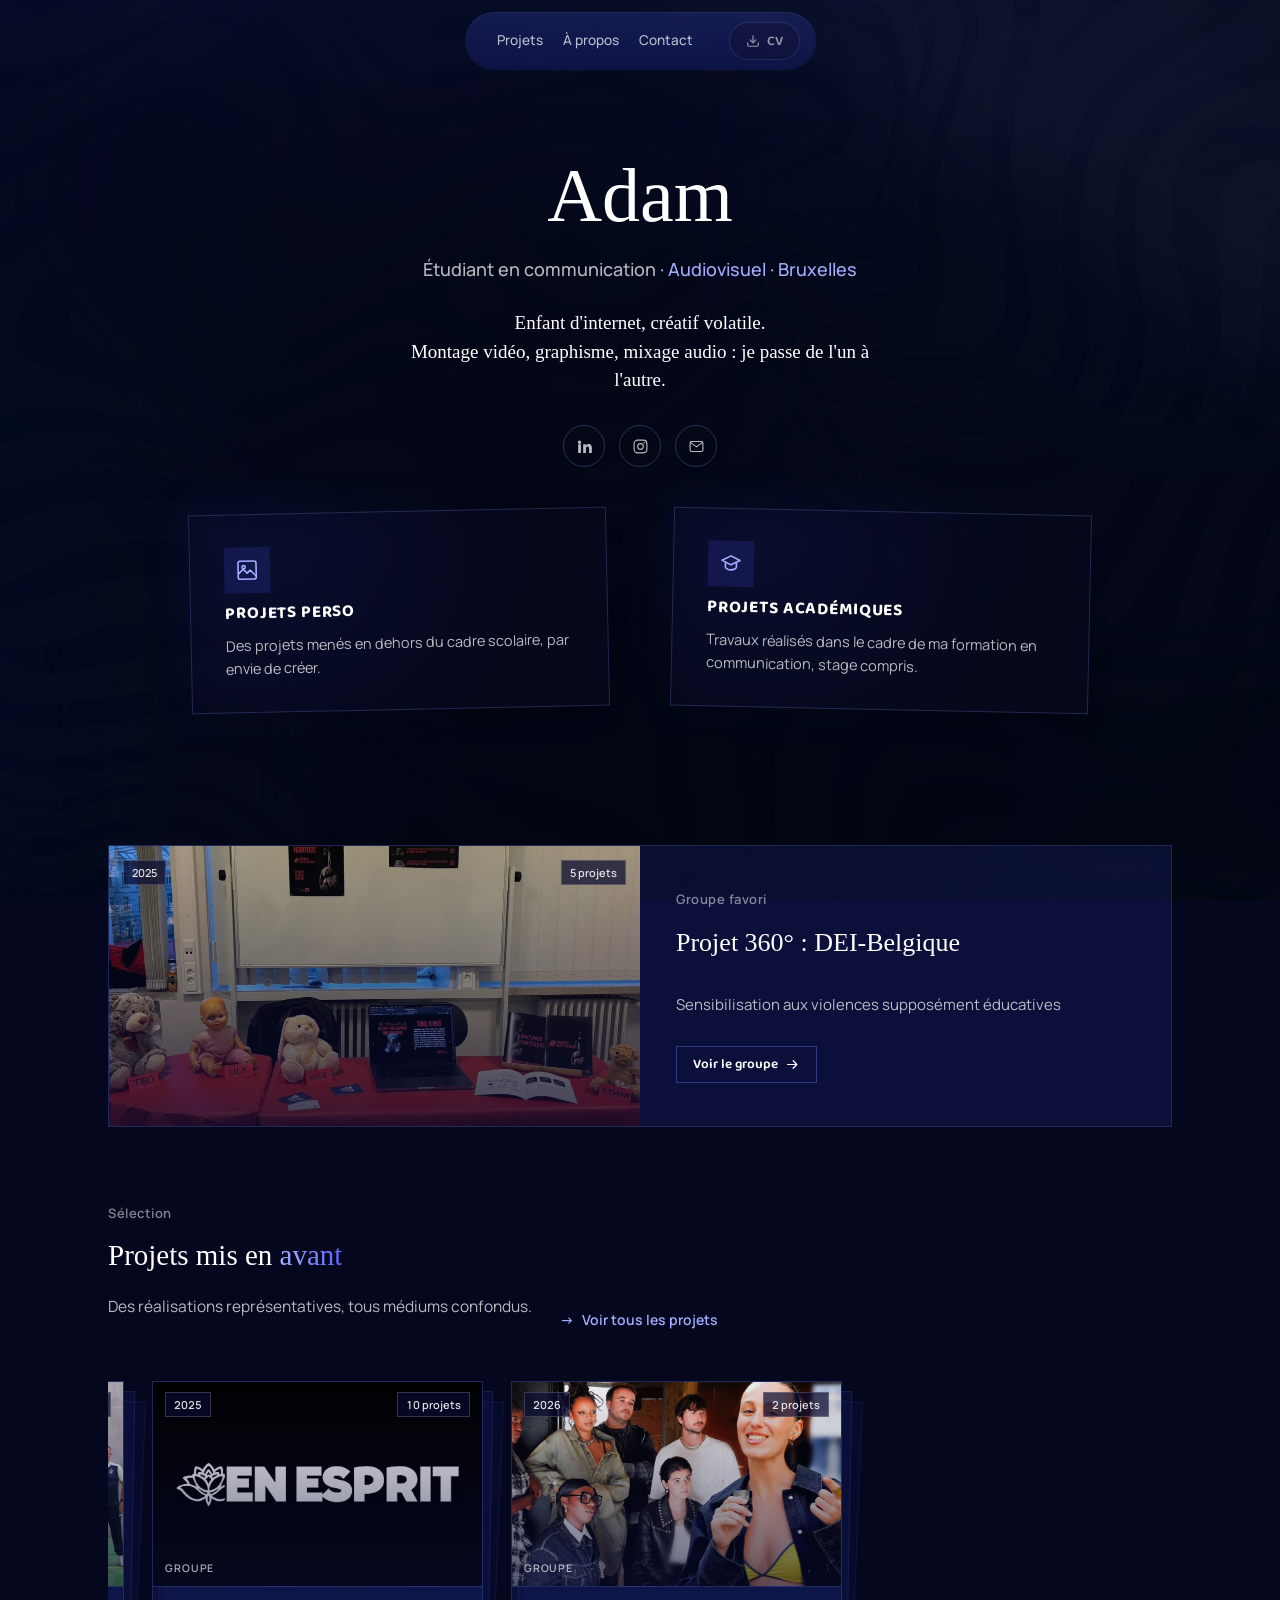
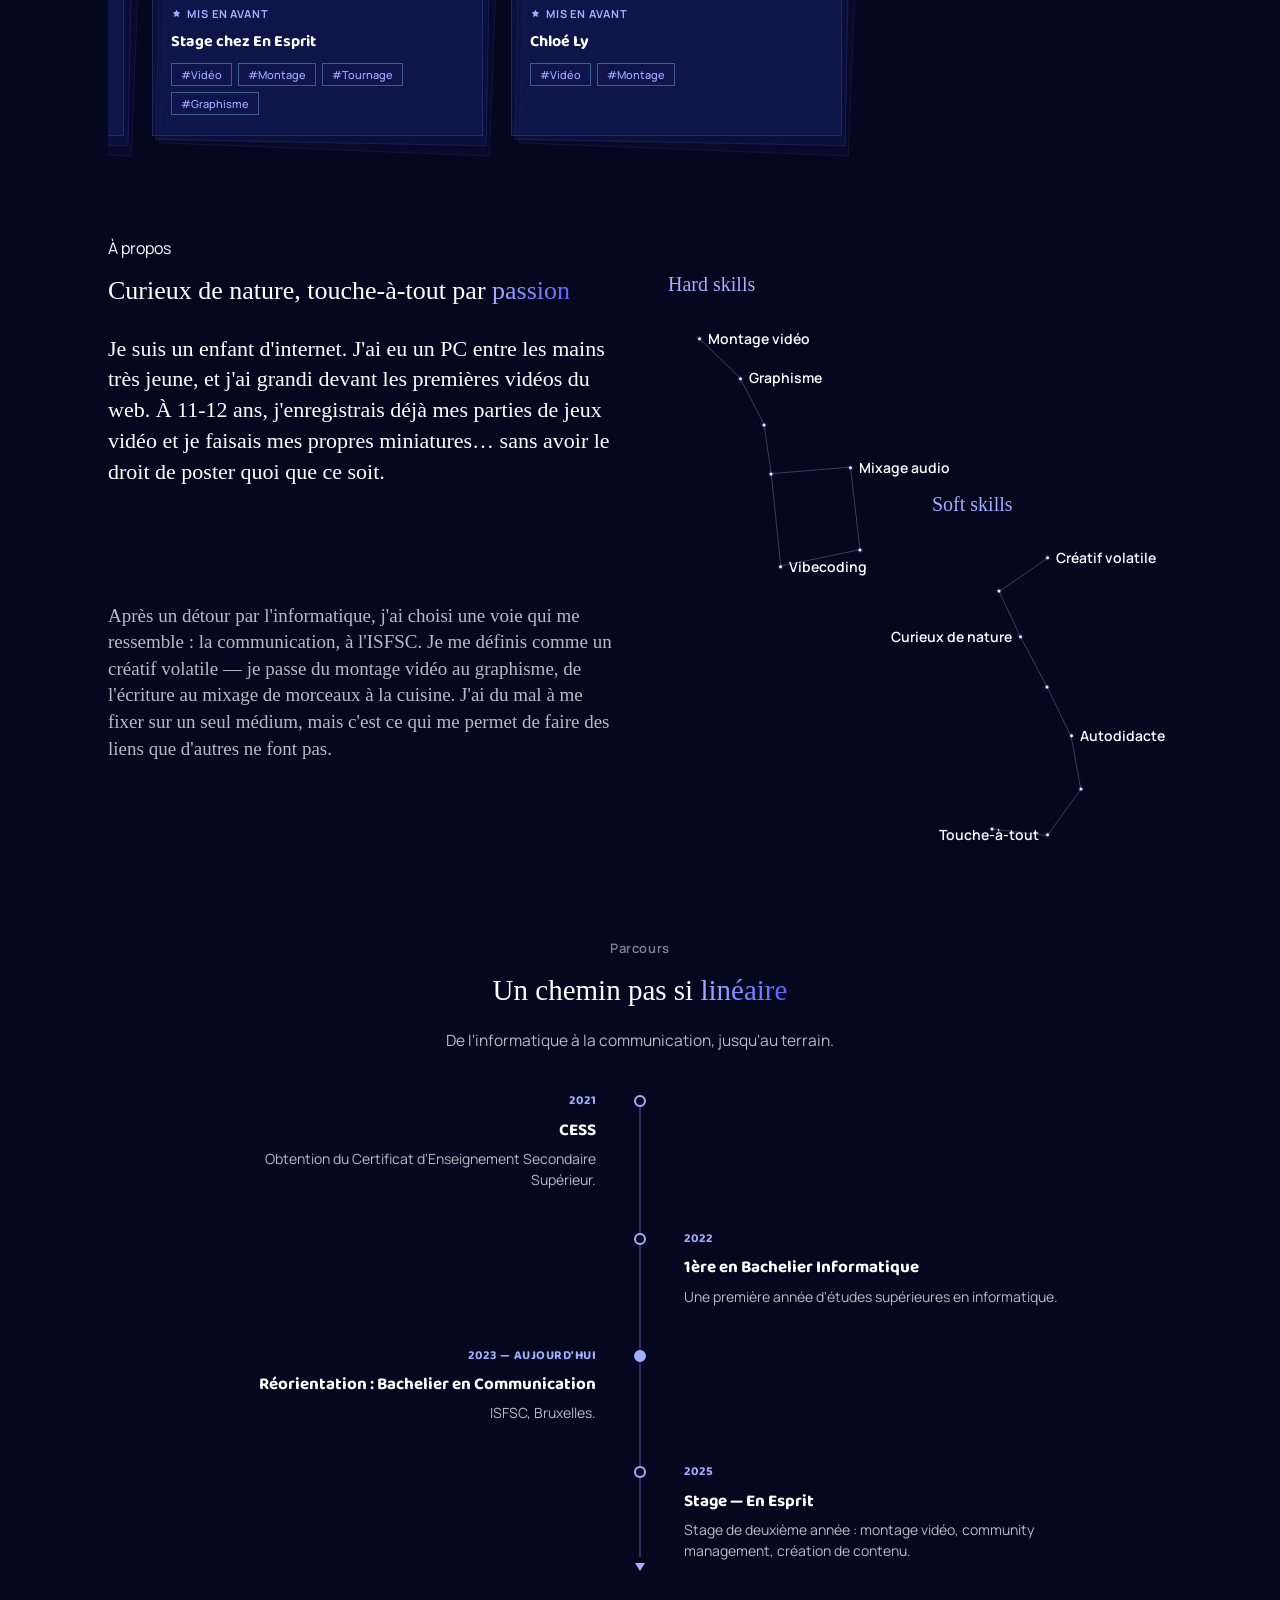
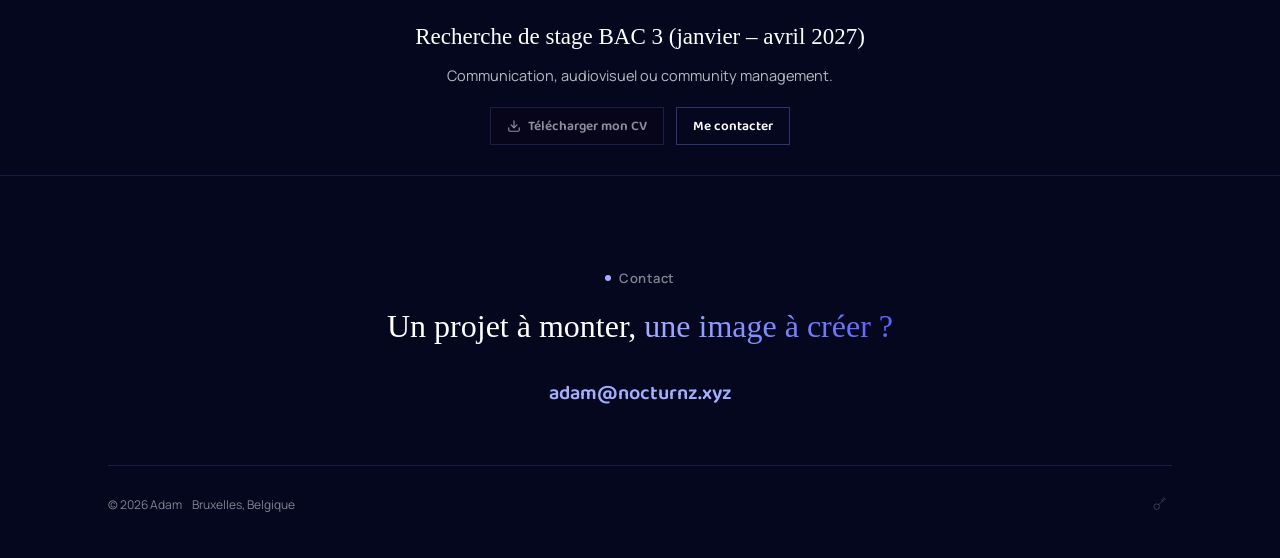
==== commit 7b595f96: "Afficher NEW sans cadre" ====
--- a/index.html
+++ b/index.html
@@ -15,7 +15,7 @@
 <link rel="preconnect" href="https://fonts.googleapis.com">
 <link rel="preconnect" href="https://fonts.gstatic.com" crossorigin>
 <link href="https://fonts.googleapis.com/css2?family=Schoolbell&family=Homemade+Apple&family=Baloo+2:wght@600;700;800&family=Manrope:wght@400;500;600;700;800&display=swap" rel="stylesheet">
-<link rel="stylesheet" href="style.css?v=76">
+<link rel="stylesheet" href="style.css?v=77">
 <link rel="stylesheet" href="../ciel.css">
 
 <div class="topo-bg"></div>
--- a/style.css
+++ b/style.css
@@ -478,8 +478,8 @@
 .card-new-badge{
   display:inline-flex; align-items:center; justify-content:center;
   align-self:flex-start; width:max-content; max-width:100%;
-  margin:0 0 5px; padding:1px 6px; border:1px solid rgba(255,255,255,.2);
-  border-radius:999px; color:var(--text-dim); background:rgba(126,77,202,.2);
+  margin:0 0 5px; padding:0; border:0; border-radius:0;
+  color:var(--text-dim); background:transparent;
   font-size:9px; font-weight:700; letter-spacing:.08em; line-height:1.35;
 }
 /* le favori est unique, « mis en avant » ne l'est pas : une couleur distincte
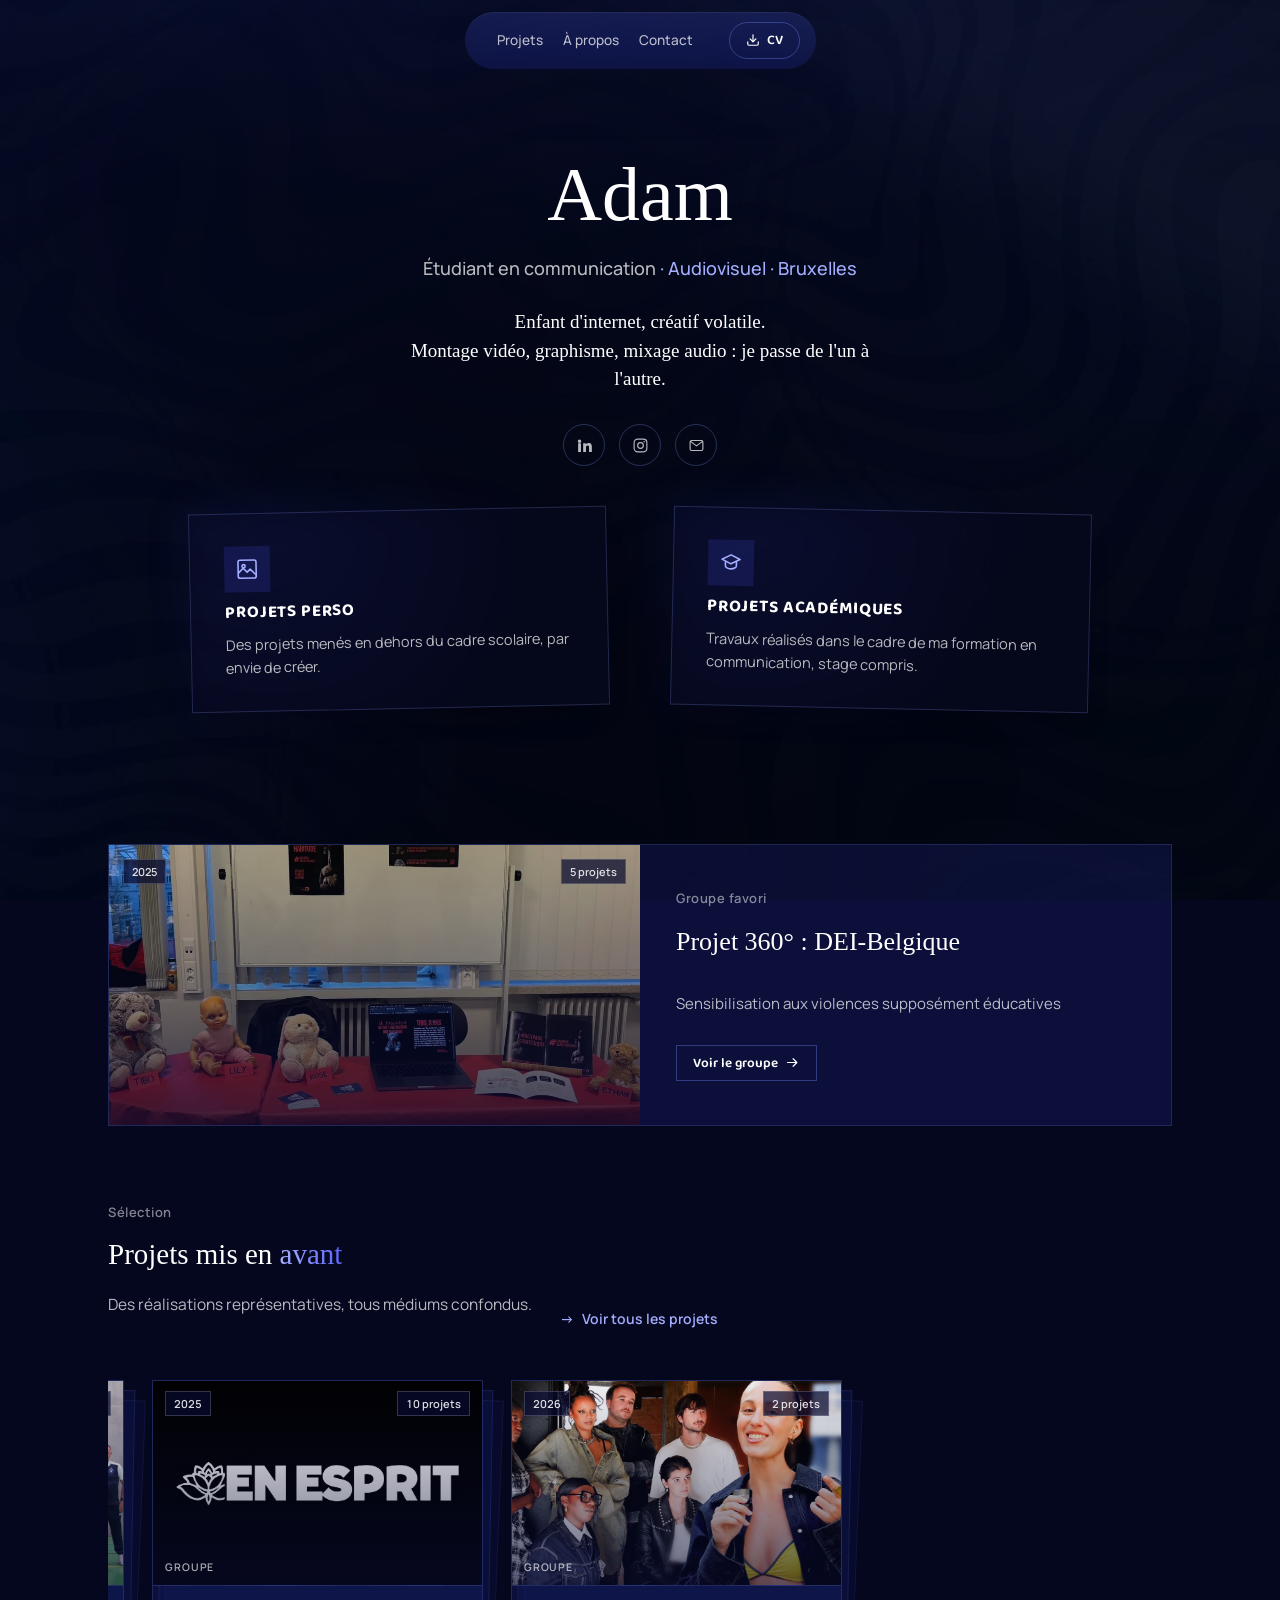
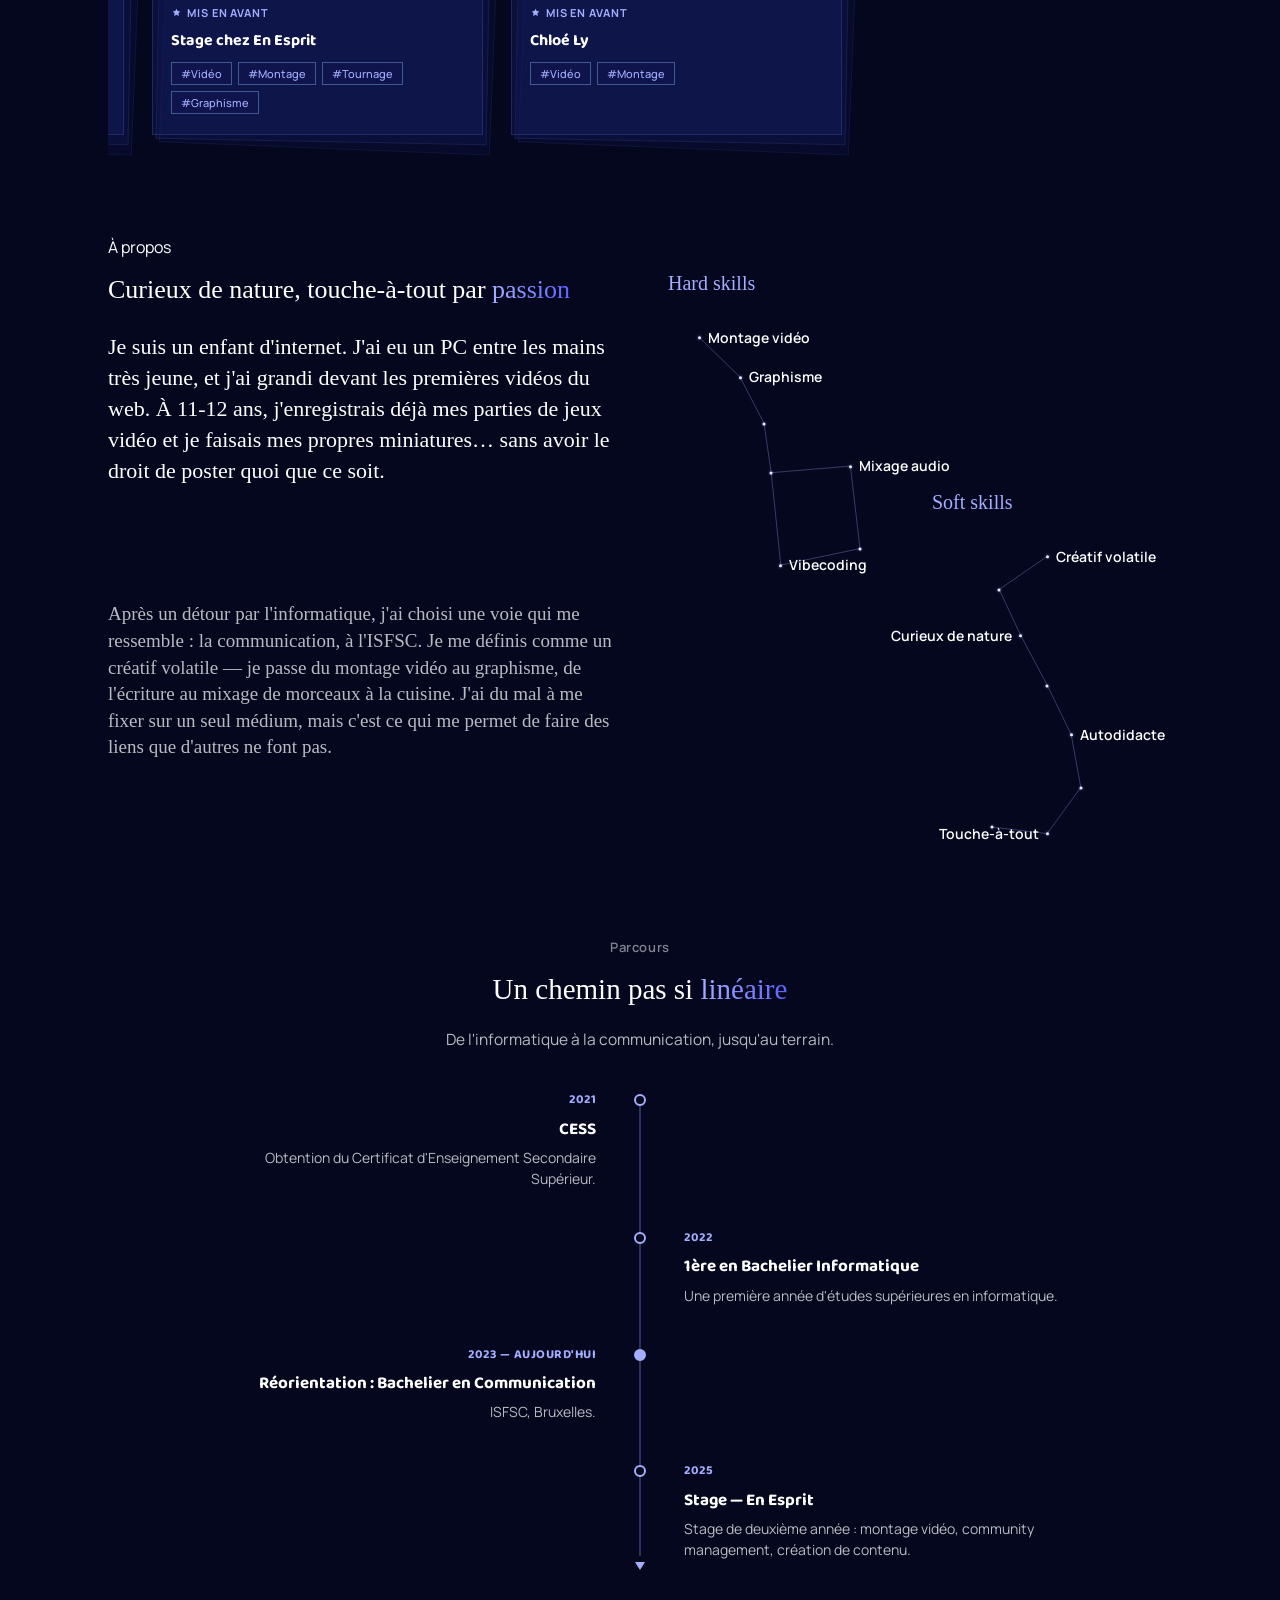
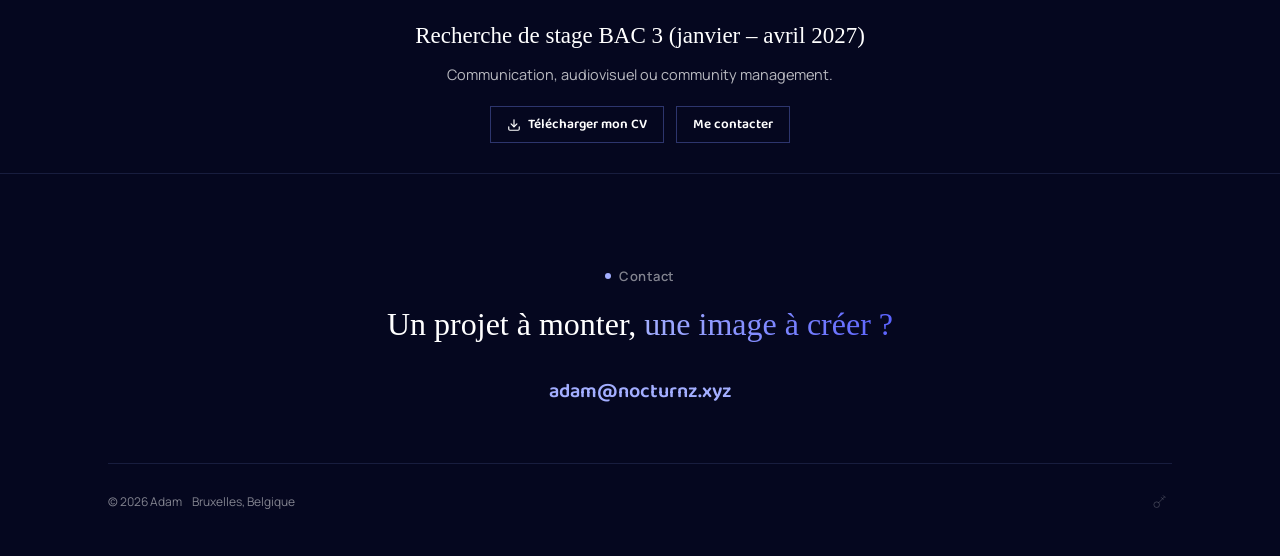
==== commit e3b837f6: "CV : dates du stage En Esprit (avril — juin 2025) ; boutons CV du site réactivés Co-Authored-By: Cla" ====
--- a/index.html
+++ b/index.html
@@ -27,10 +27,10 @@
     <a href="#apropos">À propos</a>
     <a href="#contact">Contact</a>
   </nav>
-  <button class="pill-btn cv-disabled" type="button" disabled aria-label="CV temporairement indisponible">
+  <a class="pill-btn" href="cv.pdf" download aria-label="Télécharger le CV (PDF)">
     <svg width="14" height="14" viewBox="0 0 24 24" fill="none" stroke="currentColor" stroke-width="2" stroke-linecap="round" stroke-linejoin="round"><path d="M12 15V3"/><path d="M21 15v4a2 2 0 0 1-2 2H5a2 2 0 0 1-2-2v-4"/><path d="m7 10 5 5 5-5"/></svg>
     CV
-  </button>
+  </a>
 </header>
 
 <main id="top">
@@ -145,10 +145,10 @@
         <h3 id="js-stage-cta-title">Stage de 3e recherché (2026 – 2027)</h3>
         <p id="js-stage-cta-text">Communication, création de contenu ou community management — CV et portfolio sur demande.</p>
         <div class="stage-cta-actions">
-          <button class="pill-btn cv-disabled" type="button" disabled aria-label="CV temporairement indisponible">
+          <a class="pill-btn" href="cv.pdf" download aria-label="Télécharger le CV (PDF)">
             <svg width="14" height="14" viewBox="0 0 24 24" fill="none" stroke="currentColor" stroke-width="2" stroke-linecap="round" stroke-linejoin="round"><path d="M12 15V3"/><path d="M21 15v4a2 2 0 0 1-2 2H5a2 2 0 0 1-2-2v-4"/><path d="m7 10 5 5 5-5"/></svg>
             Télécharger mon CV
-          </button>
+          </a>
           <a class="pill-btn" href="#contact">Me contacter</a>
         </div>
       </div>
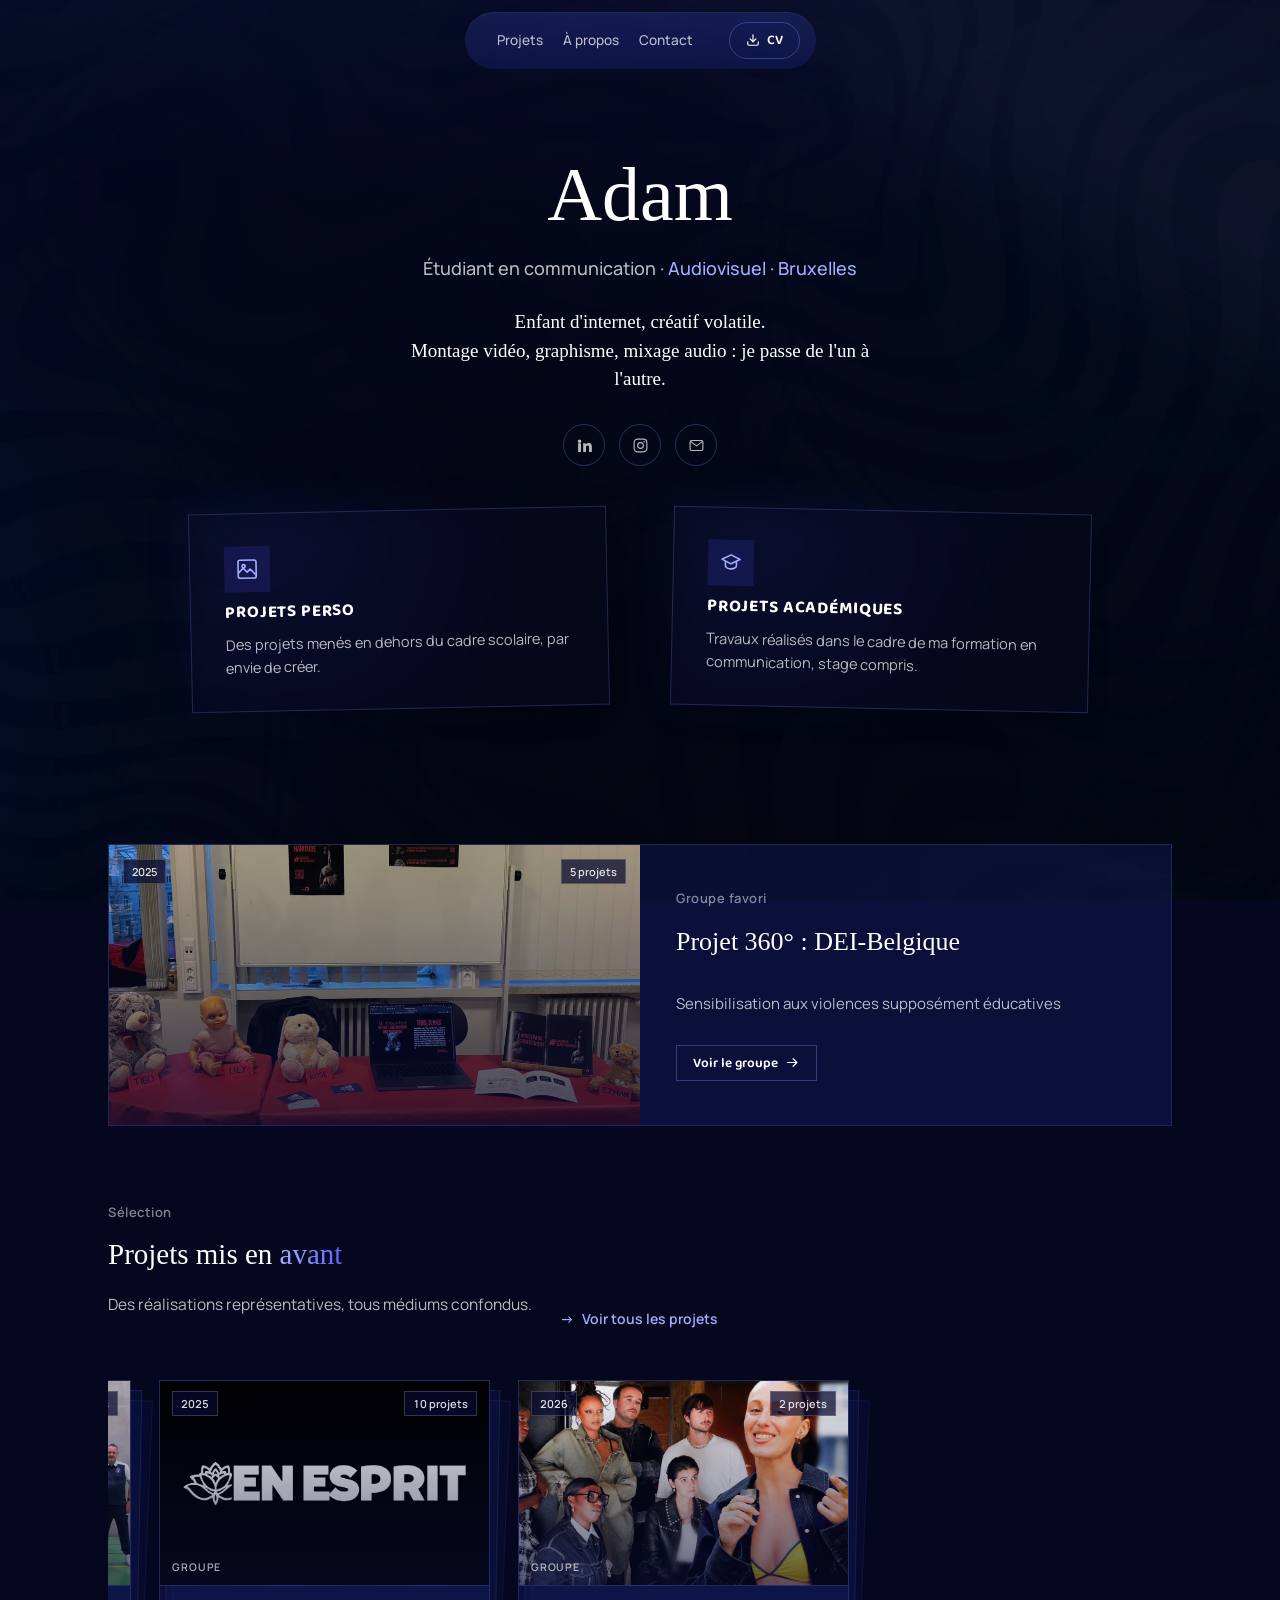
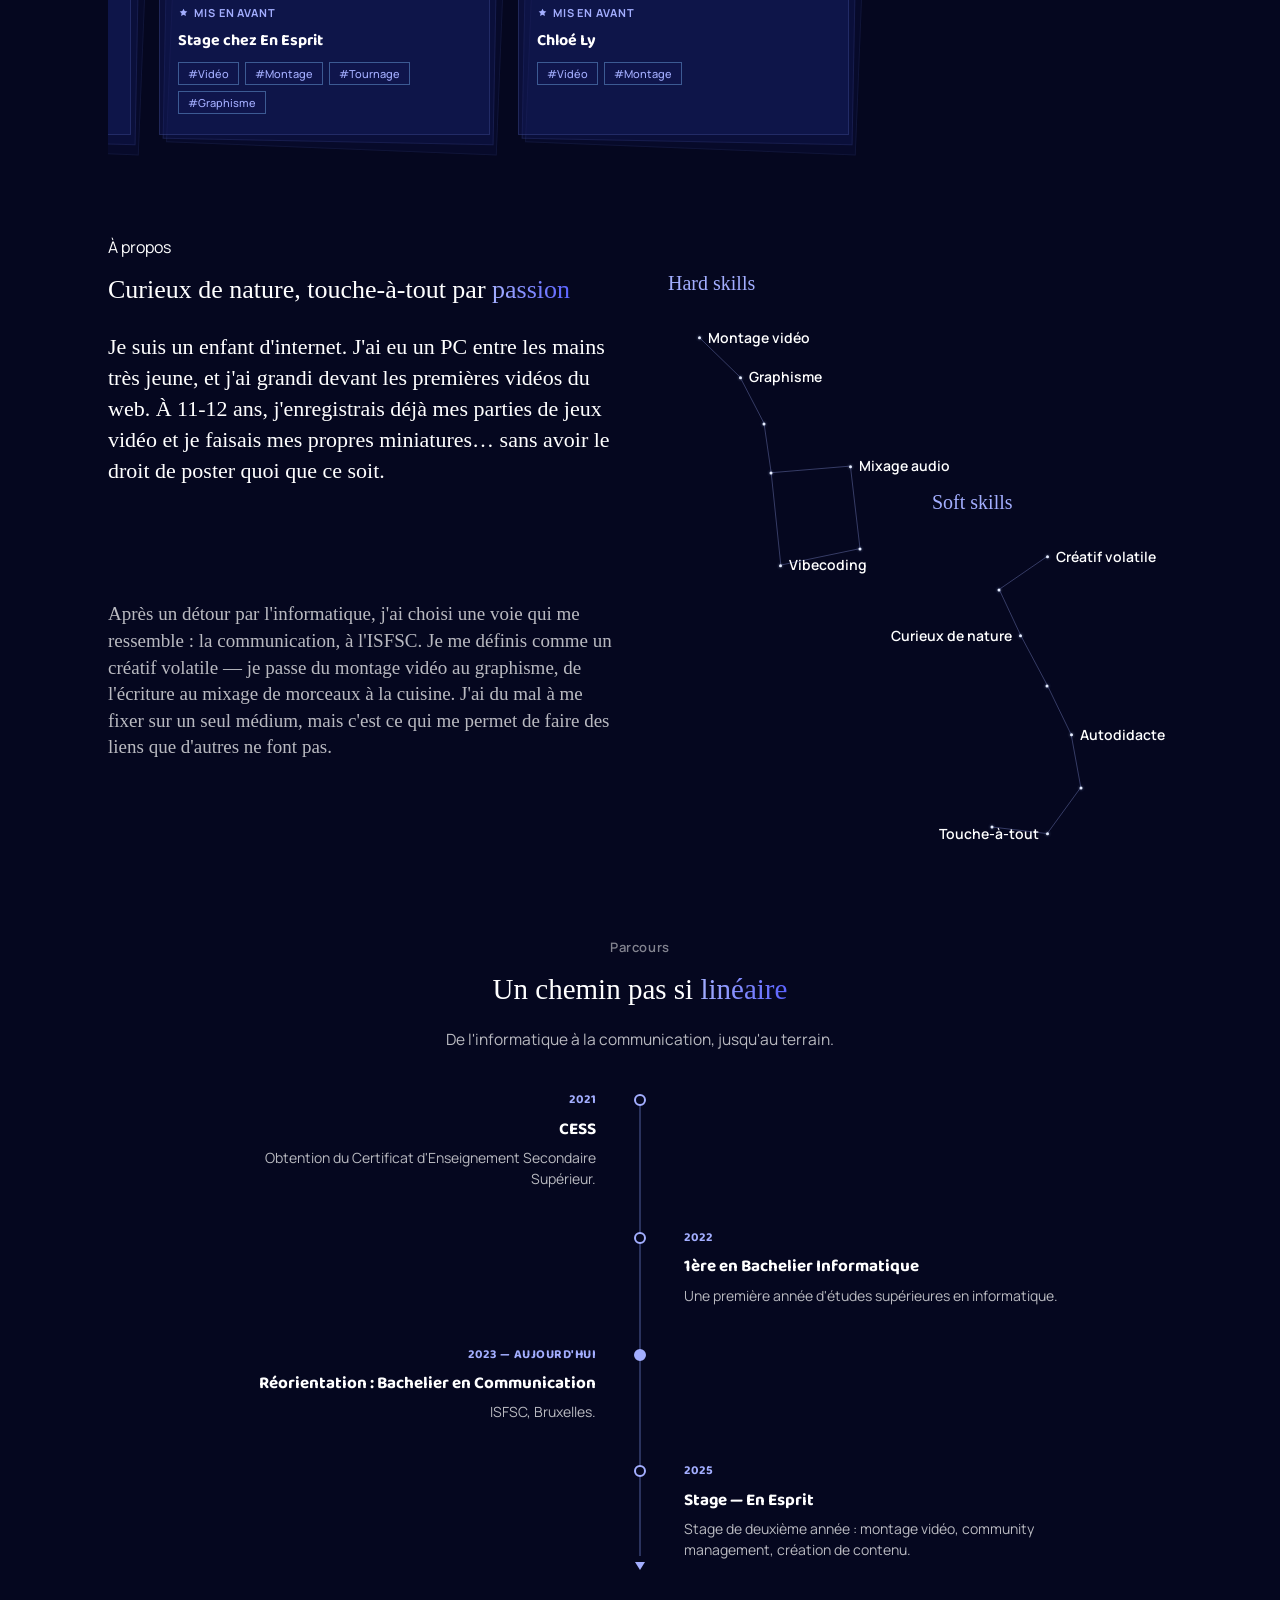
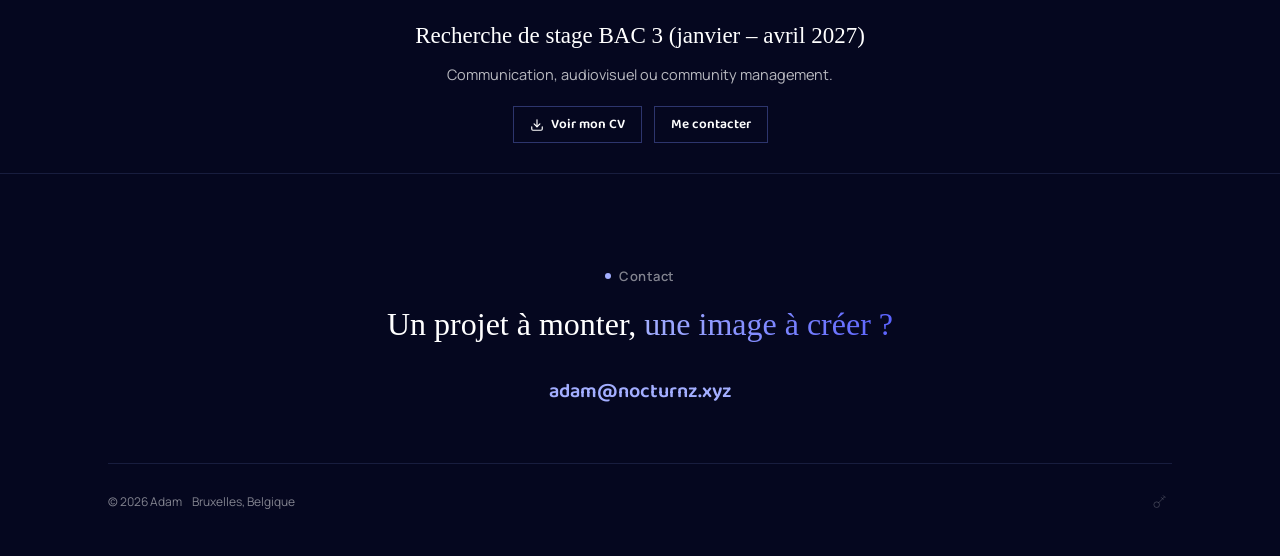
==== commit 27747564: "Visionneuse plein écran du CV (télécharger, imprimer, fermer) ; version imprimable avec QR codes et " ====
--- a/index.html
+++ b/index.html
@@ -15,7 +15,7 @@
 <link rel="preconnect" href="https://fonts.googleapis.com">
 <link rel="preconnect" href="https://fonts.gstatic.com" crossorigin>
 <link href="https://fonts.googleapis.com/css2?family=Schoolbell&family=Homemade+Apple&family=Baloo+2:wght@600;700;800&family=Manrope:wght@400;500;600;700;800&display=swap" rel="stylesheet">
-<link rel="stylesheet" href="style.css?v=77">
+<link rel="stylesheet" href="style.css?v=81">
 <link rel="stylesheet" href="../ciel.css">
 
 <div class="topo-bg"></div>
@@ -27,7 +27,7 @@
     <a href="#apropos">À propos</a>
     <a href="#contact">Contact</a>
   </nav>
-  <a class="pill-btn" href="cv.pdf" download aria-label="Télécharger le CV (PDF)">
+  <a class="pill-btn" href="cv.pdf" data-cv-viewer aria-label="Voir le CV">
     <svg width="14" height="14" viewBox="0 0 24 24" fill="none" stroke="currentColor" stroke-width="2" stroke-linecap="round" stroke-linejoin="round"><path d="M12 15V3"/><path d="M21 15v4a2 2 0 0 1-2 2H5a2 2 0 0 1-2-2v-4"/><path d="m7 10 5 5 5-5"/></svg>
     CV
   </a>
@@ -145,9 +145,9 @@
         <h3 id="js-stage-cta-title">Stage de 3e recherché (2026 – 2027)</h3>
         <p id="js-stage-cta-text">Communication, création de contenu ou community management — CV et portfolio sur demande.</p>
         <div class="stage-cta-actions">
-          <a class="pill-btn" href="cv.pdf" download aria-label="Télécharger le CV (PDF)">
+          <a class="pill-btn" href="cv.pdf" data-cv-viewer aria-label="Voir le CV">
             <svg width="14" height="14" viewBox="0 0 24 24" fill="none" stroke="currentColor" stroke-width="2" stroke-linecap="round" stroke-linejoin="round"><path d="M12 15V3"/><path d="M21 15v4a2 2 0 0 1-2 2H5a2 2 0 0 1-2-2v-4"/><path d="m7 10 5 5 5-5"/></svg>
-            Télécharger mon CV
+            Voir mon CV
           </a>
           <a class="pill-btn" href="#contact">Me contacter</a>
         </div>
@@ -176,4 +176,4 @@
   </div>
 </footer>
 
-<script src="script.js?v=58"></script>
+<script src="script.js?v=61"></script>
--- a/style.css
+++ b/style.css
@@ -183,8 +183,6 @@
 .pill-btn:hover{ background: var(--accent-soft); }
 /* le menu du header garde son style pilule, seul endroit du site qui la conserve */
 .site-nav .pill-btn{ border-radius: 100px; }
-.cv-disabled{ opacity:.55; cursor:not-allowed; }
-.cv-disabled:hover{ background:transparent; }
 
 .tag{
   font-size: 12px; font-weight:500; color: var(--accent-sky);
@@ -1134,3 +1132,70 @@
 .detail-gallery-centered{ justify-content: center; }
 .detail-comparison.is-wide .comparison-viewer{ aspect-ratio: 16 / 9; }
 .detail-comparison.is-wide .comparison-viewer img{ position: absolute; inset: 0; width: 100%; height: 100%; object-fit: cover; object-position: center; }
+
+/* ---------- Visionneuse du CV (plein écran) ---------- */
+.cv-viewer{
+  position: fixed; inset:0; z-index: 210;
+  display:flex; flex-direction:column;
+  opacity:0; visibility:hidden; pointer-events:none;
+  transition:opacity .25s ease, visibility .25s ease;
+  background: rgba(4,6,26,0.94);
+  backdrop-filter: blur(8px); -webkit-backdrop-filter: blur(8px);
+}
+.cv-viewer.is-open{ opacity:1; visibility:visible; pointer-events:auto; }
+.cv-viewer-bar{
+  flex:none; display:flex; align-items:center; justify-content:flex-end; gap:10px;
+  padding: 16px 20px;
+}
+.cv-viewer-bar .pill-btn{ background: rgba(18,22,80,0.7); cursor:pointer; }
+.cv-viewer-bar .pill-btn:hover{ background: var(--accent); border-color: var(--accent-sky); }
+.cv-viewer-bar .pill-btn svg{ width:14px; height:14px; flex:none; }
+.cv-viewer-bar .lightbox-close{ position:static; margin-left:6px; }
+.cv-viewer-scroll{
+  flex:1; min-height:0; overflow:auto; overscroll-behavior:contain;
+  display:flex; justify-content:center; align-items:flex-start;
+  padding: 0 20px 28px;
+}
+.cv-viewer-page{
+  position:relative; flex:none;
+  /* page entière visible sur ordinateur : hauteur dispo, ratio A4 */
+  height: calc(100vh - 76px - 28px); height: calc(100dvh - 76px - 28px);
+  aspect-ratio: 210 / 297; max-width: 100%;
+  box-shadow: 0 24px 60px -18px rgba(0,0,6,0.9), 0 0 0 1px var(--card-border);
+  transform: translateY(12px) scale(.98); transition: transform .3s cubic-bezier(.22,1,.36,1);
+}
+.cv-viewer.is-open .cv-viewer-page{ transform:none; }
+.cv-viewer-page img{
+  display:block; width:100%; height:100%;
+  user-select:none; -webkit-user-select:none; -webkit-touch-callout:none;
+}
+.cv-viewer-link{ position:absolute; display:block; }
+/* en version blanche (avant impression) : les adresses sont écrites, pas de zones cliquables */
+.cv-viewer.is-print .cv-viewer-link{ display:none; }
+.cv-viewer.is-print .cv-viewer-print{ background: var(--accent); border-color: var(--accent-sky); }
+.cv-viewer-link:hover, .cv-viewer-link:focus-visible{
+  outline: 1px solid var(--accent-sky); outline-offset: 2px; background: rgba(163,174,255,0.12);
+}
+@media (prefers-reduced-motion:reduce){ .cv-viewer, .cv-viewer-page{ transition:none; } }
+/* téléphone / fenêtre étroite : le CV prend la largeur et on fait défiler */
+@media (max-width: 760px), (max-aspect-ratio: 3/4){
+  .cv-viewer-bar{ padding: 12px; gap:8px; }
+  .cv-viewer-bar .pill-btn{ padding: 7px 12px; }
+  .cv-viewer-scroll{ padding: 0 10px 20px; }
+  .cv-viewer-page{ width:100%; height:auto; }
+  .cv-viewer-page img{ height:auto; }
+}
+@media (max-width: 420px){
+  .cv-viewer-bar .pill-btn span{ display:none; }
+  .cv-viewer-bar .pill-btn{ padding: 9px 11px; }
+}
+
+/* impression depuis la visionneuse : seule la version claire sort */
+.cv-print-sheet{ display:none; }
+@media print{
+  html.cv-printing body > *:not(.cv-print-sheet){ display:none !important; }
+  html.cv-printing .cv-print-sheet{ display:block; height:100vh; overflow:hidden; break-after:avoid; }
+  html.cv-printing .cv-print-sheet img{ display:block; width:100%; height:100%; object-fit:contain; }
+  html.cv-printing, html.cv-printing body{ background:#fff !important; margin:0; padding:0; min-height:0 !important; height:auto !important; }
+}
+@page{ size: A4; margin: 0; }
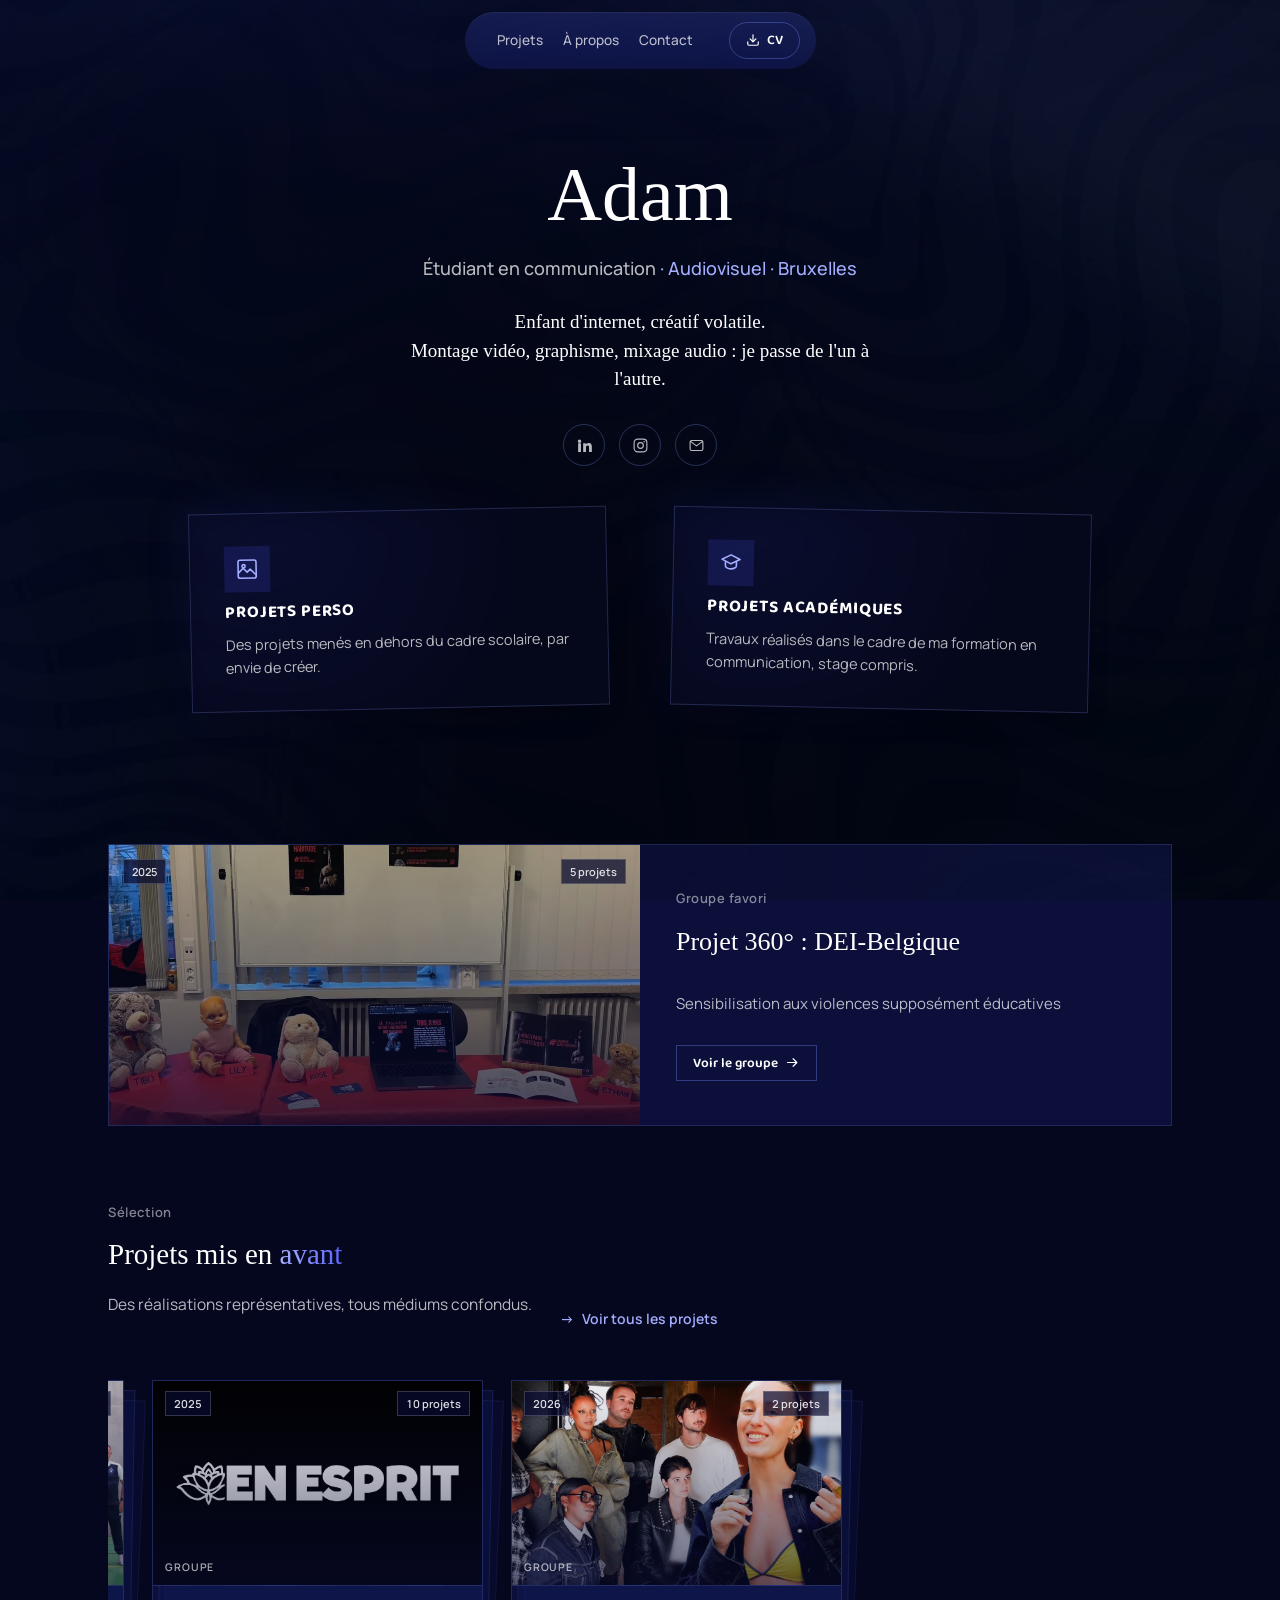
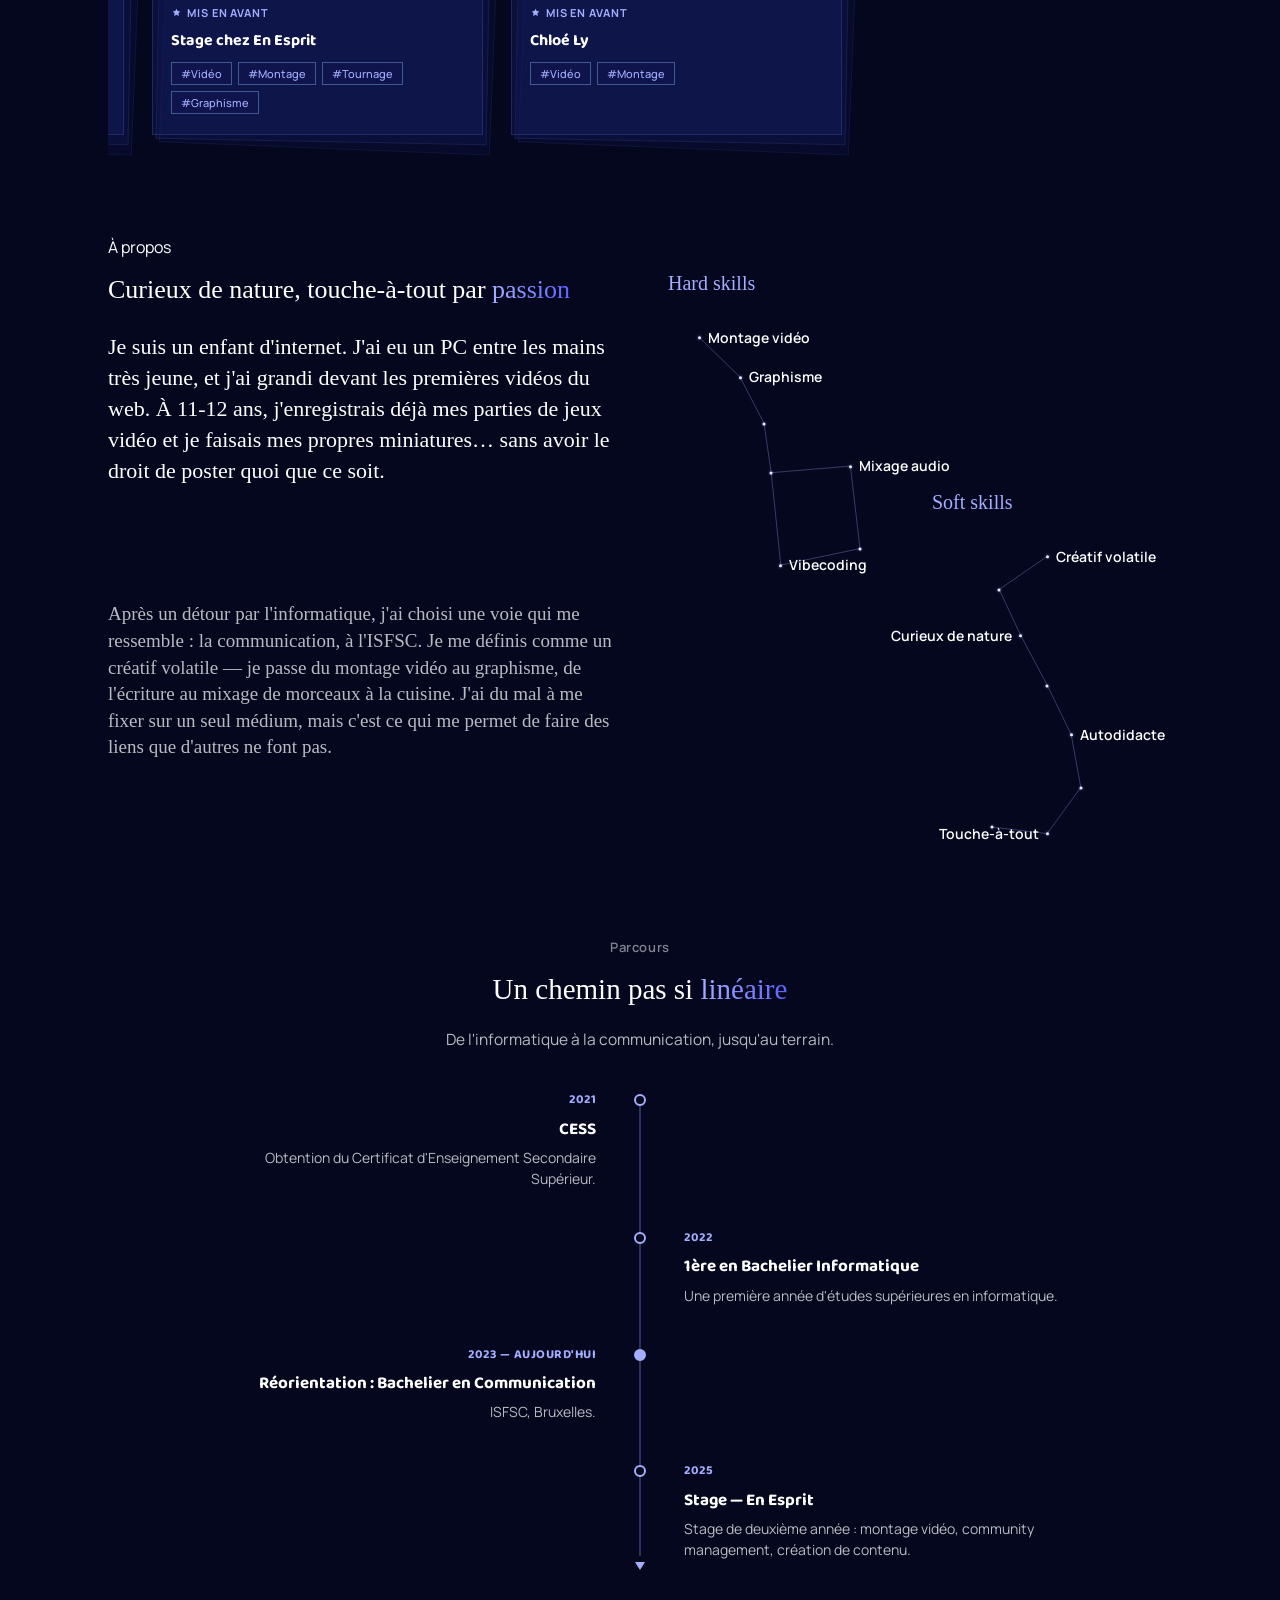
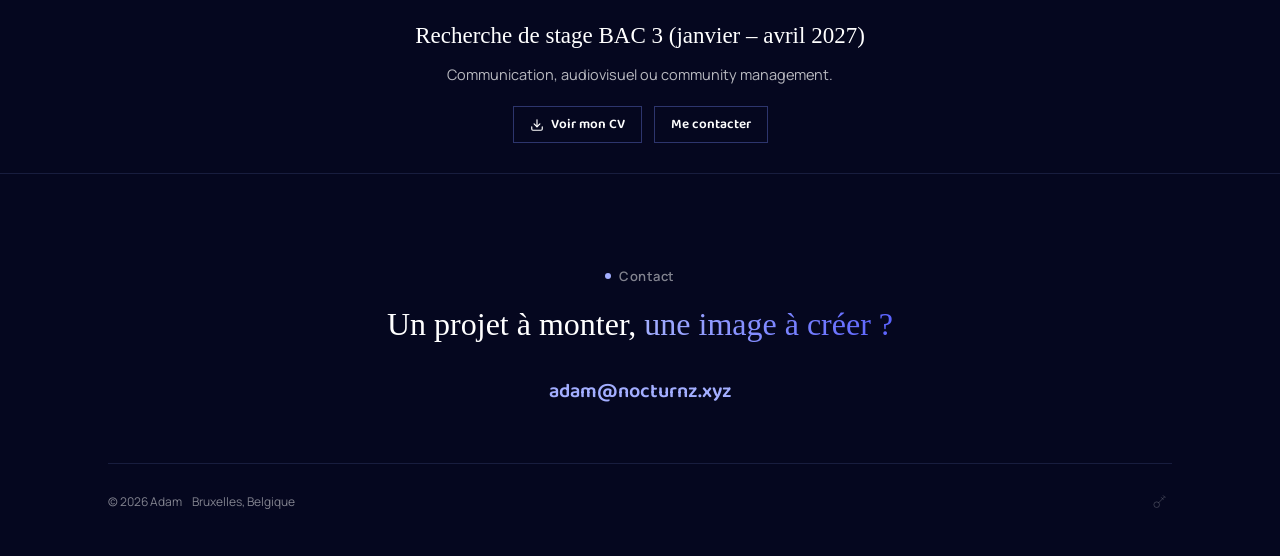
==== commit f3feee36: "Recadrage des miniatures dans l'admin, miniatures générées (titre), Flyers / Oasis / manif, NGC Hub " ====
--- a/index.html
+++ b/index.html
@@ -15,7 +15,7 @@
 <link rel="preconnect" href="https://fonts.googleapis.com">
 <link rel="preconnect" href="https://fonts.gstatic.com" crossorigin>
 <link href="https://fonts.googleapis.com/css2?family=Schoolbell&family=Homemade+Apple&family=Baloo+2:wght@600;700;800&family=Manrope:wght@400;500;600;700;800&display=swap" rel="stylesheet">
-<link rel="stylesheet" href="style.css?v=81">
+<link rel="stylesheet" href="style.css?v=83">
 <link rel="stylesheet" href="../ciel.css">
 
 <div class="topo-bg"></div>
@@ -176,4 +176,4 @@
   </div>
 </footer>
 
-<script src="script.js?v=61"></script>
+<script src="script.js?v=63"></script>
--- a/style.css
+++ b/style.css
@@ -399,6 +399,21 @@
   background: linear-gradient(180deg, rgba(8,11,48,0.1), rgba(8,11,48,0.78));
 }
 .card .thumb .icon{ position:relative; z-index:2; width:32px; height:32px; color: var(--accent-sky); opacity:0.9; }
+/* Miniature générée quand il n'y en a pas : fond bleu nuit et titre en
+   Schoolbell (--font-title), comme les titres du site. */
+.card .thumb:not(.has-img), .favori-card .thumb:not(.has-img){
+  background: radial-gradient(120% 90% at 30% 15%, #141c63 0%, #0a0f3f 50%, #05071f 100%);
+}
+.thumb-title{
+  position:relative; z-index:2; max-width: 84%;
+  font-family: var(--font-title); font-weight:400; color: var(--text);
+  font-size: clamp(22px, 2.3vw, 30px); line-height:1.12; text-align:center;
+  text-wrap: balance; overflow-wrap: anywhere;
+  display:-webkit-box; -webkit-line-clamp:3; -webkit-box-orient:vertical; overflow:hidden;
+  text-shadow: 0 2px 14px rgba(70,80,255,0.35);
+  margin-top: -6px;
+}
+.favori-card .thumb-title{ font-size: clamp(28px, 3.4vw, 44px); }
 /* a real thumbnail image sits under the same dark gradient the generated
    pattern gets, so the year/medium chips stay readable on any photo */
 .thumb-img{
@@ -643,6 +658,10 @@
 /* videos get the same taped treatment, minus the zoom cursor and the hover
    straighten (an iframe you're about to click shouldn't move under the mouse) */
 .detail-embed{ margin-top: 46px; }
+/* Une vidéo inclinée (iframe YouTube, <video>) a des bords en escalier :
+   Chrome ne lisse pas le contour d'un lecteur tourné. Les vidéos restent
+   donc droites, avec leur scotch ; seules les photos gardent l'inclinaison. */
+.detail-gallery .detail-embed.photo, .detail-gallery .detail-embed.photo:hover{ transform:none; }
 .detail-embed iframe, .detail-embed video{
   width:100%; aspect-ratio: 16/9; border-radius: 0;
   border: none; background: #000;
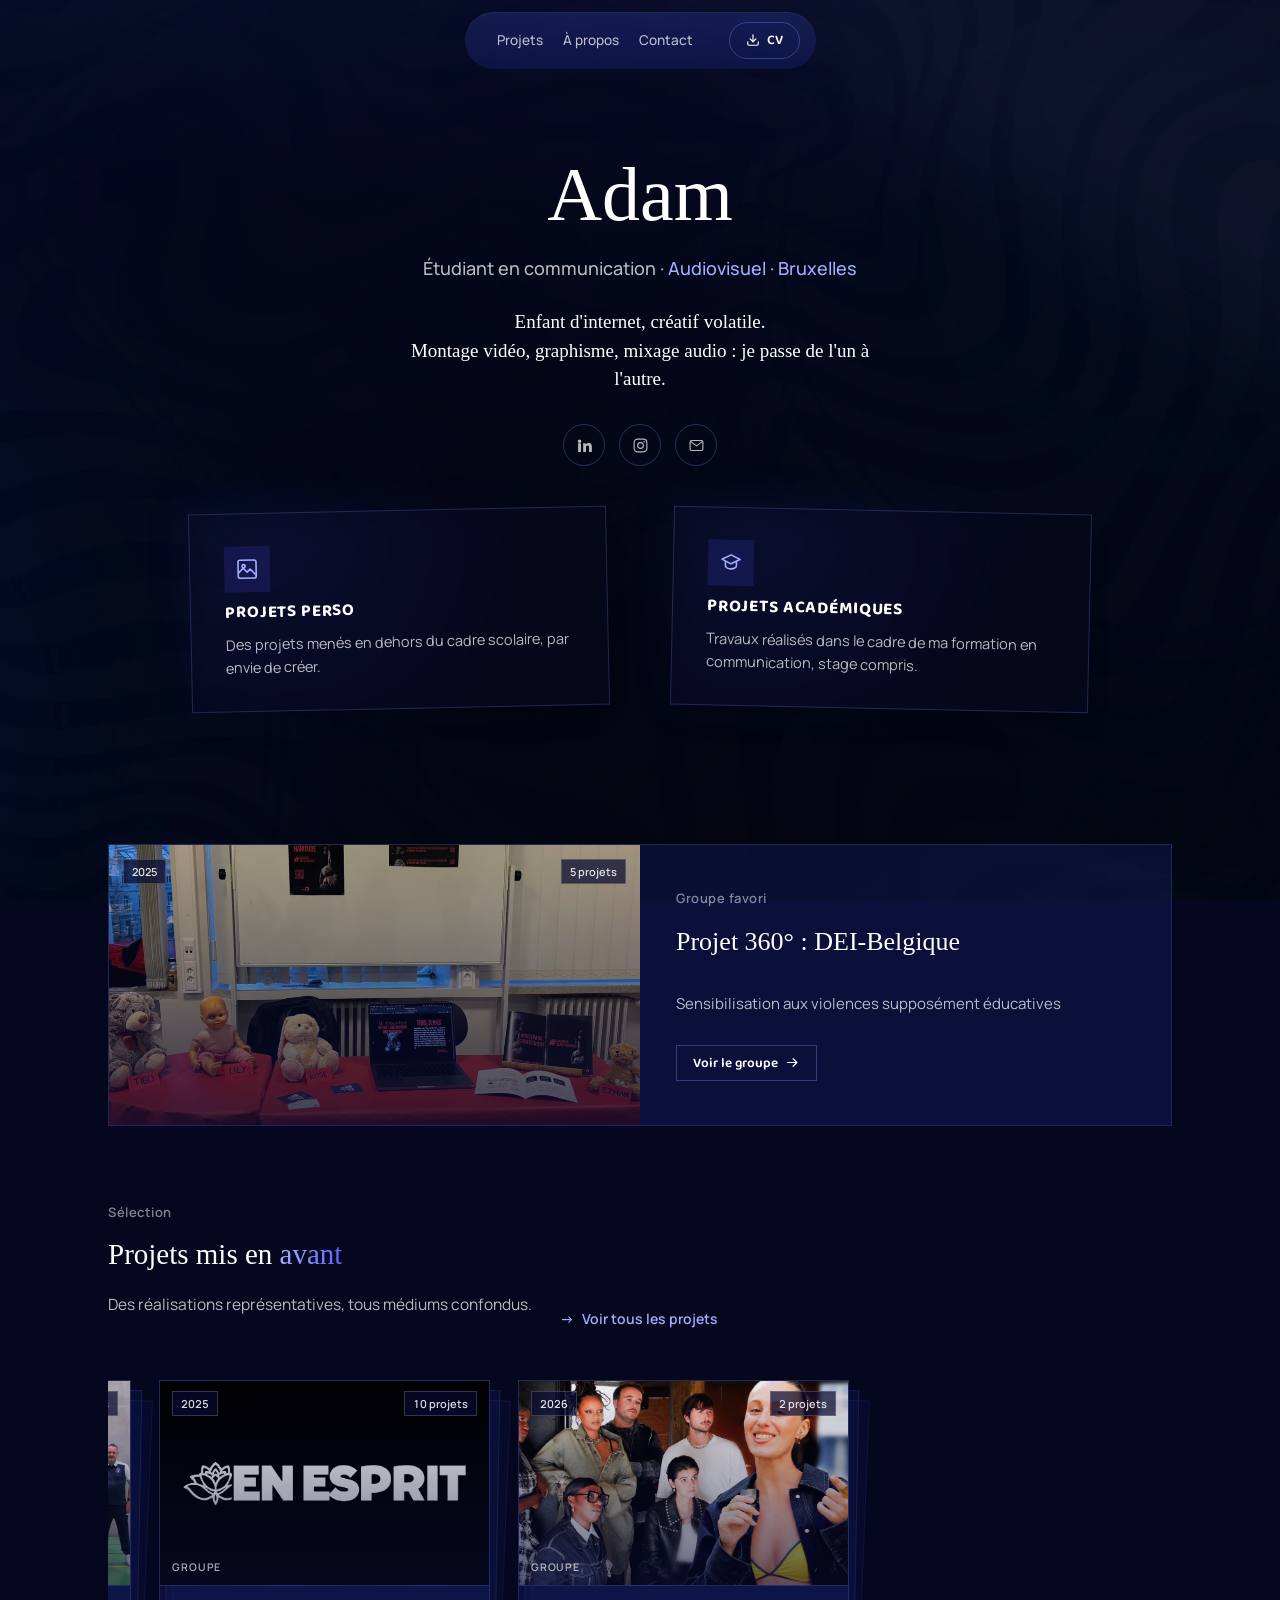
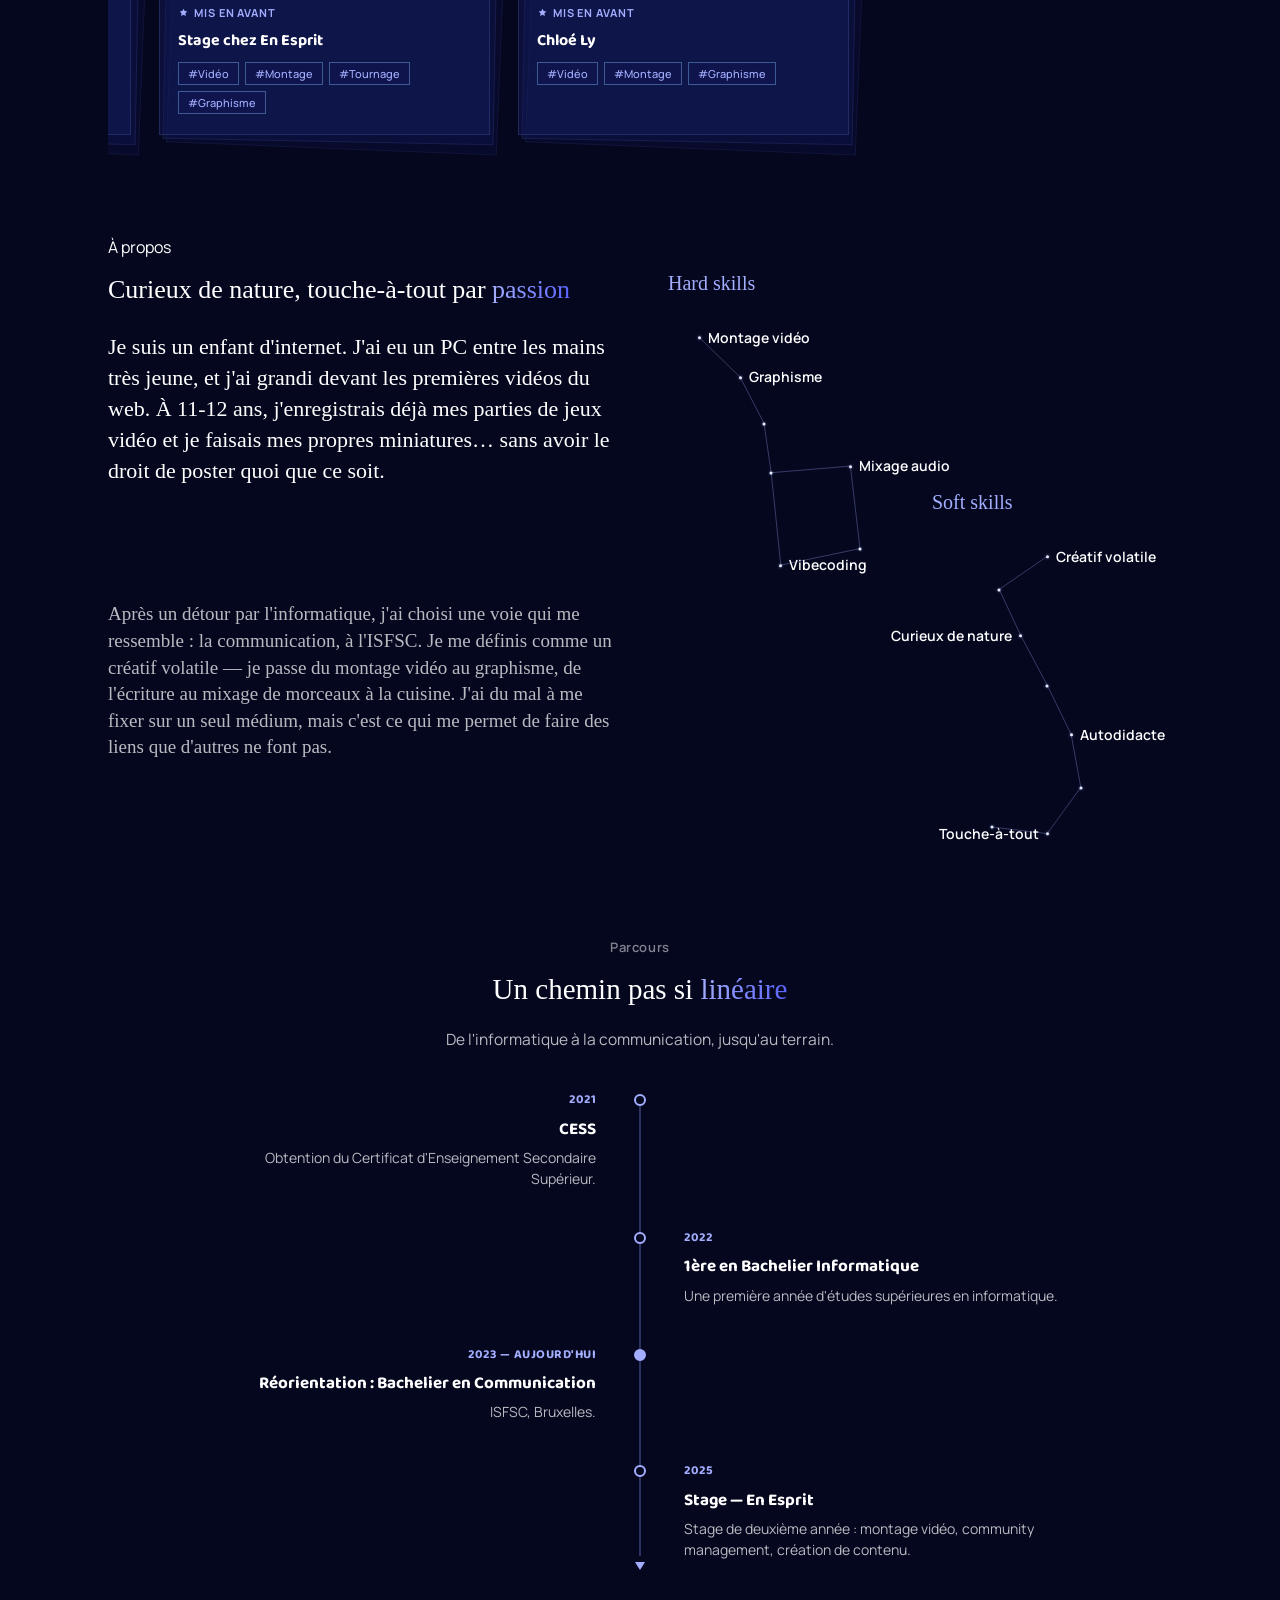
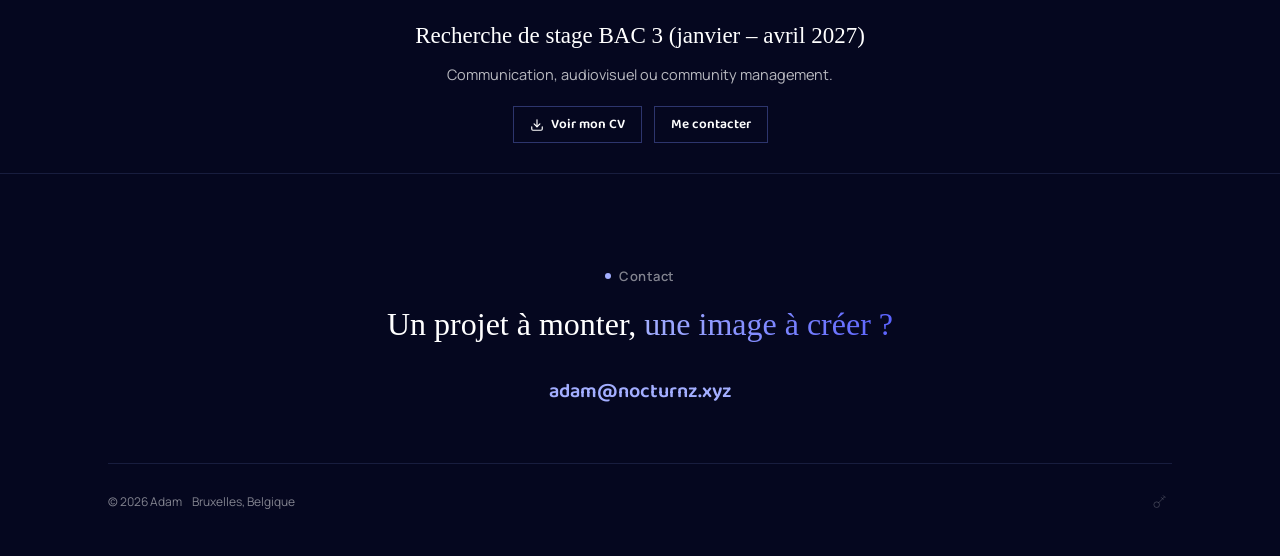
==== commit 82a62cc6: "Cadre web pour Daybreak et Linktree, capture Linktree, libellé Web des groupes web, médium Journalis" ====
--- a/index.html
+++ b/index.html
@@ -15,7 +15,7 @@
 <link rel="preconnect" href="https://fonts.googleapis.com">
 <link rel="preconnect" href="https://fonts.gstatic.com" crossorigin>
 <link href="https://fonts.googleapis.com/css2?family=Schoolbell&family=Homemade+Apple&family=Baloo+2:wght@600;700;800&family=Manrope:wght@400;500;600;700;800&display=swap" rel="stylesheet">
-<link rel="stylesheet" href="style.css?v=83">
+<link rel="stylesheet" href="style.css?v=84">
 <link rel="stylesheet" href="../ciel.css">
 
 <div class="topo-bg"></div>
@@ -176,4 +176,4 @@
   </div>
 </footer>
 
-<script src="script.js?v=63"></script>
+<script src="script.js?v=67"></script>
--- a/style.css
+++ b/style.css
@@ -488,13 +488,17 @@
   color: var(--accent-sky);
   display:inline-flex; align-items:center; gap:5px;
 }
+.card-body{ position:relative; }
+/* NEW : coin haut-droit de l'encart bleu, couleur de « Mis en avant » */
 .card-new-badge{
+  position:absolute; top:18px; right:18px; z-index:2;
   display:inline-flex; align-items:center; justify-content:center;
-  align-self:flex-start; width:max-content; max-width:100%;
-  margin:0 0 5px; padding:0; border:0; border-radius:0;
-  color:var(--text-dim); background:transparent;
-  font-size:9px; font-weight:700; letter-spacing:.08em; line-height:1.35;
-}
+  width:max-content; margin:0; padding:0; border:0; border-radius:0;
+  color:var(--accent-sky); background:transparent;
+  font-family: var(--font); font-size:11px; font-weight:700; letter-spacing:.08em; line-height:1.35;
+}
+/* la ligne d'à côté (Mis en avant ou titre) ne passe pas sous le NEW */
+.card-new-badge + *{ padding-right: 46px; }
 /* le favori est unique, « mis en avant » ne l'est pas : une couleur distincte
    évite qu'on les confonde d'un coup d'œil */
 .card-featured-label.is-favori{ color:#86efac; }
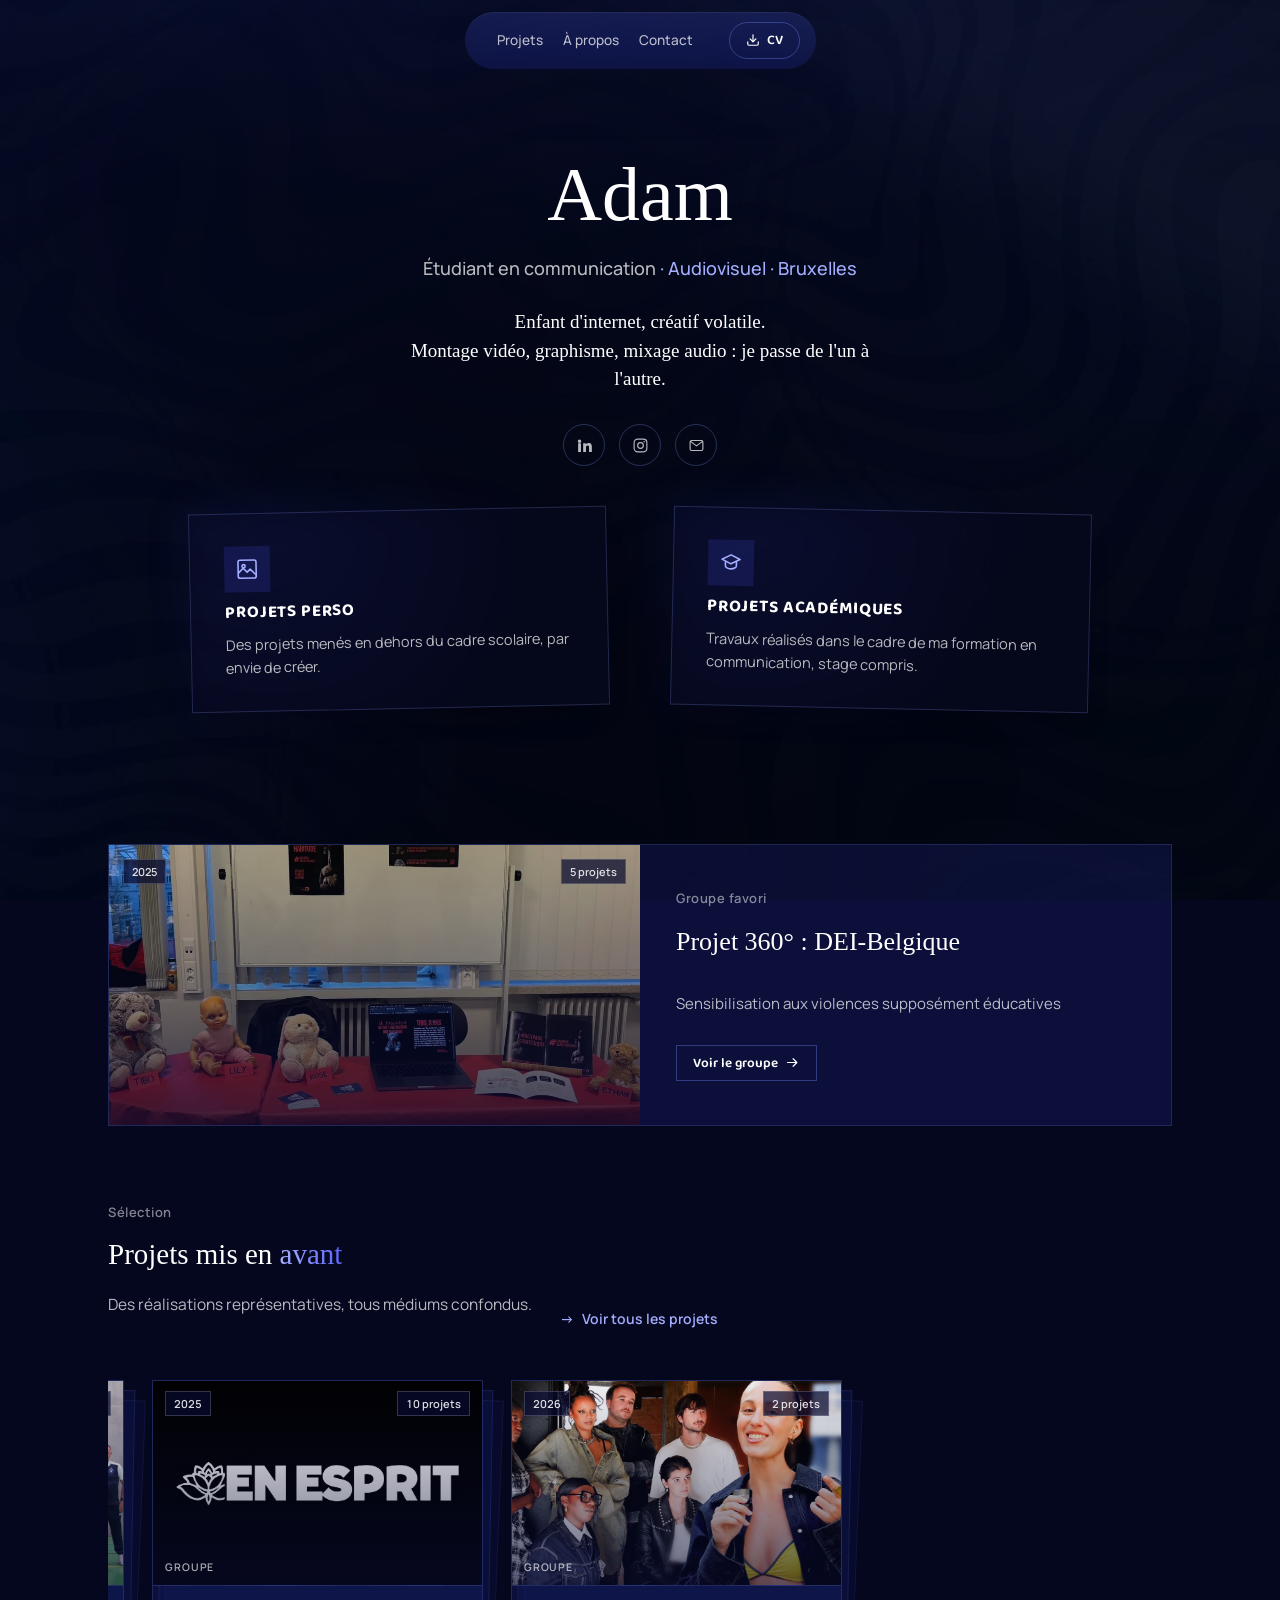
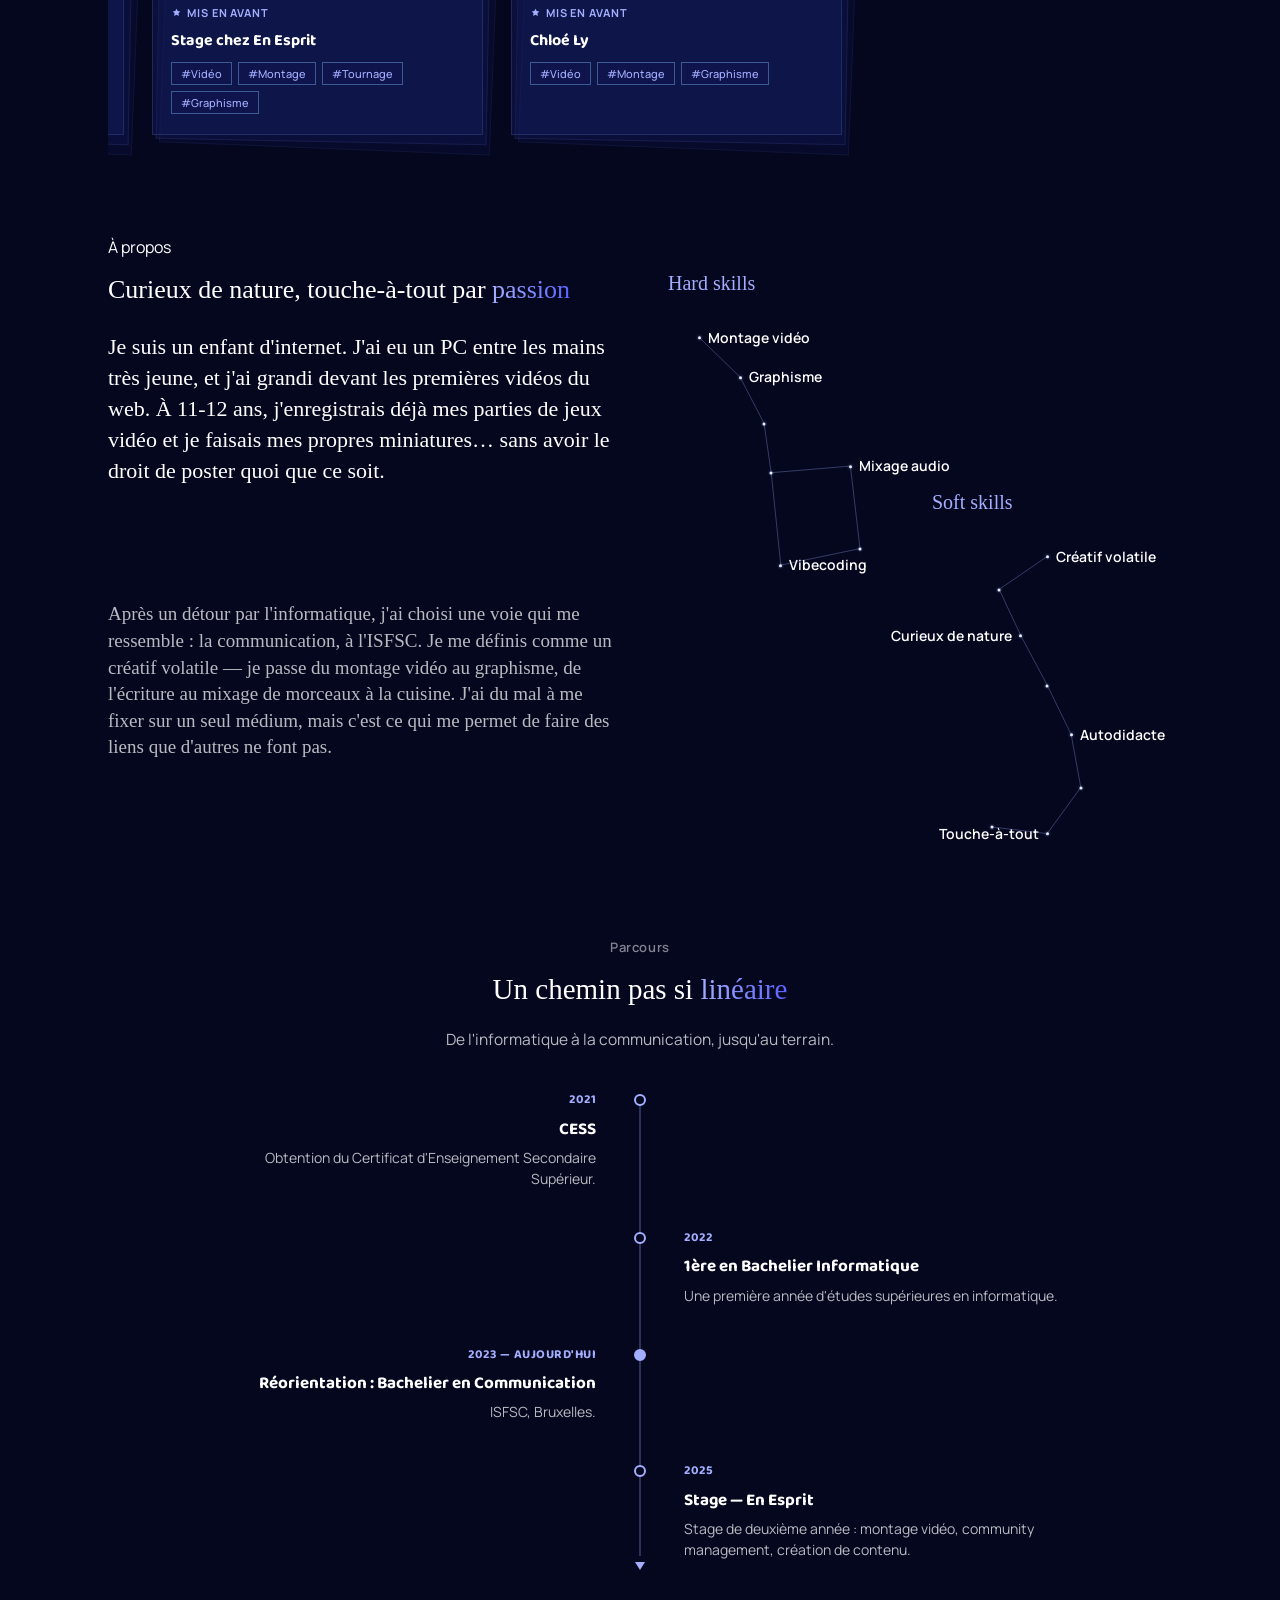
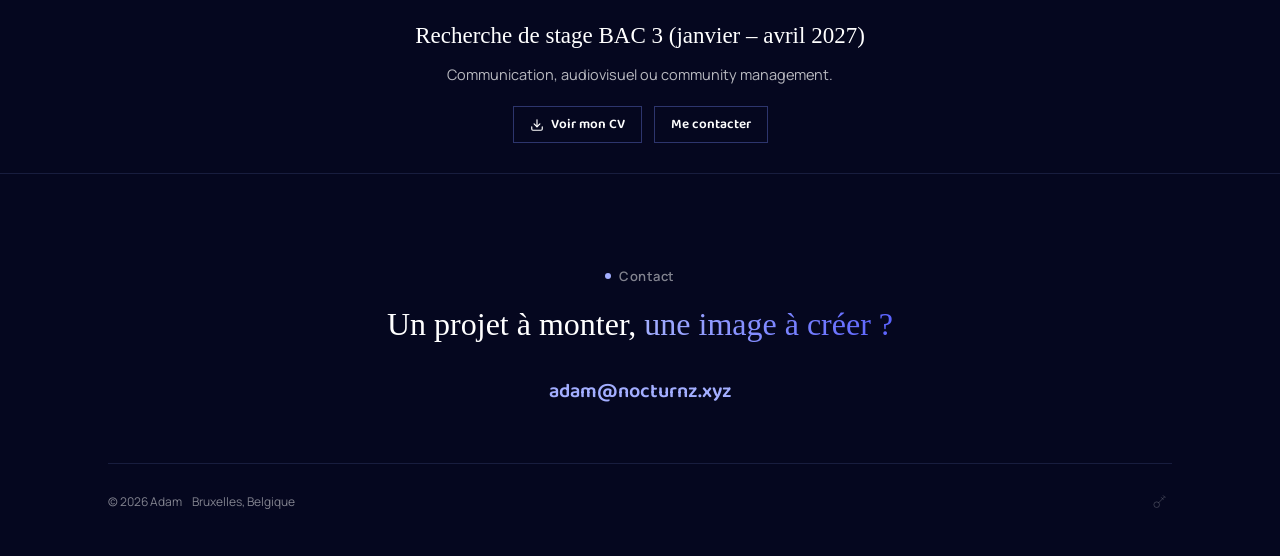
==== commit 23c2ef1e: "Fix featured carousel loop normalization" ====
--- a/index.html
+++ b/index.html
@@ -176,4 +176,4 @@
   </div>
 </footer>
 
-<script src="script.js?v=67"></script>
+<script src="script.js?v=72"></script>
